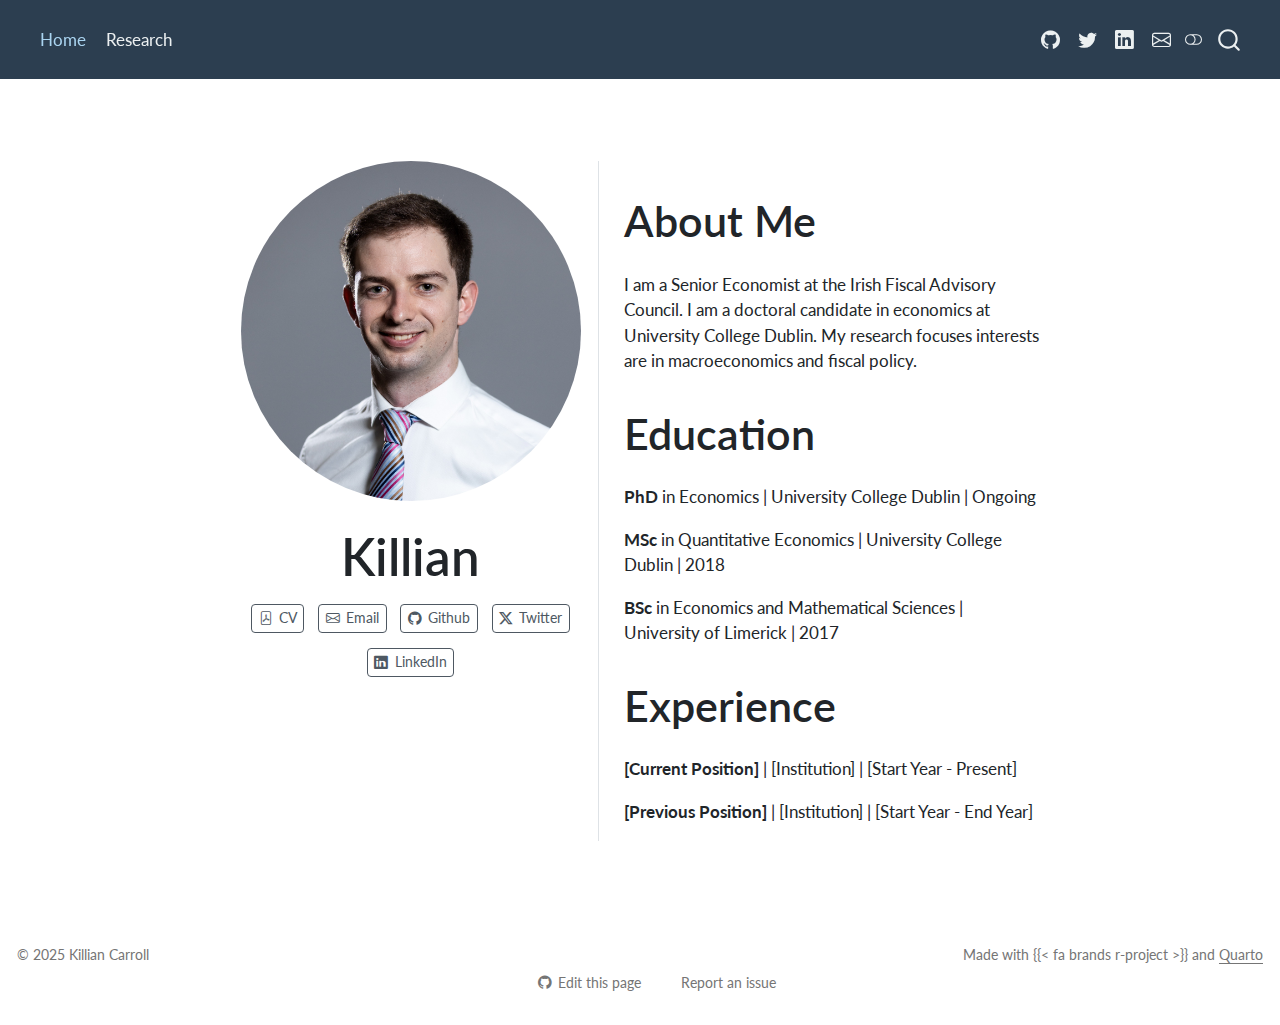
==== index.html @ 8a24e7bc "Built site for gh-pages" ====
<!DOCTYPE html>
<html xmlns="http://www.w3.org/1999/xhtml" lang="en" xml:lang="en"><head>

<meta charset="utf-8">
<meta name="generator" content="quarto-1.5.57">

<meta name="viewport" content="width=device-width, initial-scale=1.0, user-scalable=yes">


<title>Killian – Killian Carroll</title>
<style>
code{white-space: pre-wrap;}
span.smallcaps{font-variant: small-caps;}
div.columns{display: flex; gap: min(4vw, 1.5em);}
div.column{flex: auto; overflow-x: auto;}
div.hanging-indent{margin-left: 1.5em; text-indent: -1.5em;}
ul.task-list{list-style: none;}
ul.task-list li input[type="checkbox"] {
  width: 0.8em;
  margin: 0 0.8em 0.2em -1em; /* quarto-specific, see https://github.com/quarto-dev/quarto-cli/issues/4556 */ 
  vertical-align: middle;
}
</style>


<script src="site_libs/quarto-nav/quarto-nav.js"></script>
<script src="site_libs/quarto-nav/headroom.min.js"></script>
<script src="site_libs/clipboard/clipboard.min.js"></script>
<script src="site_libs/quarto-search/autocomplete.umd.js"></script>
<script src="site_libs/quarto-search/fuse.min.js"></script>
<script src="site_libs/quarto-search/quarto-search.js"></script>
<meta name="quarto:offset" content="./">
<link href="./images/favicon.ico" rel="icon">
<script src="site_libs/quarto-html/quarto.js"></script>
<script src="site_libs/quarto-html/popper.min.js"></script>
<script src="site_libs/quarto-html/tippy.umd.min.js"></script>
<link href="site_libs/quarto-html/tippy.css" rel="stylesheet">
<link href="site_libs/quarto-html/quarto-syntax-highlighting.css" rel="stylesheet" class="quarto-color-scheme" id="quarto-text-highlighting-styles">
<link href="site_libs/quarto-html/quarto-syntax-highlighting-dark.css" rel="prefetch" class="quarto-color-scheme quarto-color-alternate" id="quarto-text-highlighting-styles">
<script src="site_libs/bootstrap/bootstrap.min.js"></script>
<link href="site_libs/bootstrap/bootstrap-icons.css" rel="stylesheet">
<link href="site_libs/bootstrap/bootstrap.min.css" rel="stylesheet" class="quarto-color-scheme" id="quarto-bootstrap" data-mode="light">
<link href="site_libs/bootstrap/bootstrap-dark.min.css" rel="prefetch" class="quarto-color-scheme quarto-color-alternate" id="quarto-bootstrap" data-mode="dark">
<script id="quarto-search-options" type="application/json">{
  "location": "navbar",
  "copy-button": false,
  "collapse-after": 3,
  "panel-placement": "end",
  "type": "overlay",
  "limit": 50,
  "keyboard-shortcut": [
    "f",
    "/",
    "s"
  ],
  "show-item-context": false,
  "language": {
    "search-no-results-text": "No results",
    "search-matching-documents-text": "matching documents",
    "search-copy-link-title": "Copy link to search",
    "search-hide-matches-text": "Hide additional matches",
    "search-more-match-text": "more match in this document",
    "search-more-matches-text": "more matches in this document",
    "search-clear-button-title": "Clear",
    "search-text-placeholder": "",
    "search-detached-cancel-button-title": "Cancel",
    "search-submit-button-title": "Submit",
    "search-label": "Search"
  }
}</script>


</head>

<body class="nav-fixed fullcontent">

<div id="quarto-search-results"></div>
  <header id="quarto-header" class="headroom fixed-top">
    <nav class="navbar navbar-expand-lg " data-bs-theme="dark">
      <div class="navbar-container container-fluid">
            <div id="quarto-search" class="" title="Search"></div>
          <button class="navbar-toggler" type="button" data-bs-toggle="collapse" data-bs-target="#navbarCollapse" aria-controls="navbarCollapse" role="menu" aria-expanded="false" aria-label="Toggle navigation" onclick="if (window.quartoToggleHeadroom) { window.quartoToggleHeadroom(); }">
  <span class="navbar-toggler-icon"></span>
</button>
          <div class="collapse navbar-collapse" id="navbarCollapse">
            <ul class="navbar-nav navbar-nav-scroll me-auto">
  <li class="nav-item">
    <a class="nav-link active" href="./index.html" aria-current="page"> 
<span class="menu-text">Home</span></a>
  </li>  
  <li class="nav-item">
    <a class="nav-link" href="./research/index.html"> 
<span class="menu-text">Research</span></a>
  </li>  
</ul>
            <ul class="navbar-nav navbar-nav-scroll ms-auto">
  <li class="nav-item compact">
    <a class="nav-link" href="https://github.com/killian-carroll"> <i class="bi bi-github" role="img">
</i> 
<span class="menu-text"></span></a>
  </li>  
  <li class="nav-item compact">
    <a class="nav-link" href="https://twitter.com/killiancarroll_"> <i class="bi bi-twitter" role="img">
</i> 
<span class="menu-text"></span></a>
  </li>  
  <li class="nav-item compact">
    <a class="nav-link" href="https://ie.linkedin.com/in/killian-carroll-03207b120"> <i class="bi bi-linkedin" role="img">
</i> 
<span class="menu-text"></span></a>
  </li>  
  <li class="nav-item compact">
    <a class="nav-link" href="mailto:killian.carroll@fiscalcouncil.ie"> <i class="bi bi-envelope" role="img">
</i> 
<span class="menu-text"></span></a>
  </li>  
</ul>
          </div> <!-- /navcollapse -->
            <div class="quarto-navbar-tools">
  <a href="" class="quarto-color-scheme-toggle quarto-navigation-tool  px-1" onclick="window.quartoToggleColorScheme(); return false;" title="Toggle dark mode"><i class="bi"></i></a>
</div>
      </div> <!-- /container-fluid -->
    </nav>
</header>
<!-- content -->
<div id="quarto-content" class="quarto-container page-columns page-rows-contents page-layout-article page-navbar">
<!-- sidebar -->
<!-- margin-sidebar -->
    
<!-- main -->
<main class="content" id="quarto-document-content">




<div class="quarto-about-trestles">
  <div class="about-entity">
    <img src="images/headshot2.jpg" class="about-image
  round " style="height: 20em; width: 20em;">
<header id="title-block-header" class="quarto-title-block default">
<div class="quarto-title">
<h1 class="title">Killian</h1>
</div>
<div class="quarto-title-meta">
  </div>
</header>
    <div class="about-links">
  <a href="/files/CV.pdf" class="about-link" rel="" target="">
    <i class="bi bi-file-pdf"></i>
     <span class="about-link-text">CV</span>
  </a>
  <a href="mailto:killian.carroll@fiscalcouncil.ie" class="about-link" rel="" target="">
    <i class="bi bi-envelope"></i>
     <span class="about-link-text">Email</span>
  </a>
  <a href="https://github.com/killian-carroll" class="about-link" rel="" target="">
    <i class="bi bi-github"></i>
     <span class="about-link-text">Github</span>
  </a>
  <a href="https://twitter.com/killiancarroll_" class="about-link" rel="" target="">
    <i class="bi bi-twitter-x"></i>
     <span class="about-link-text">Twitter</span>
  </a>
  <a href="https://ie.linkedin.com/in/killian-carroll-03207b120" class="about-link" rel="" target="">
    <i class="bi bi-linkedin"></i>
     <span class="about-link-text">LinkedIn</span>
  </a>
</div>
  </div>
  <div class="about-contents"><div id="hero-heading">
<section id="about-me" class="level2">
<h2 data-anchor-id="about-me">About Me</h2>
<p>I am a Senior Economist at the Irish Fiscal Advisory Council. I am a doctoral candidate in economics at University College Dublin. My research focuses interests are in macroeconomics and fiscal policy.</p>
</section>
<section id="education" class="level2">
<h2 data-anchor-id="education">Education</h2>
<p><strong>PhD</strong> in Economics | University College Dublin | Ongoing</p>
<p><strong>MSc</strong> in Quantitative Economics | University College Dublin | 2018</p>
<p><strong>BSc</strong> in Economics and Mathematical Sciences | University of Limerick | 2017</p>
</section>
<section id="experience" class="level2">
<h2 data-anchor-id="experience">Experience</h2>
<p><strong>[Current Position]</strong> | [Institution] | [Start Year - Present]</p>
<p><strong>[Previous Position]</strong> | [Institution] | [Start Year - End Year]</p>
</section>
</div></div>
</div>





</main> <!-- /main -->
<script id="quarto-html-after-body" type="application/javascript">
window.document.addEventListener("DOMContentLoaded", function (event) {
  const toggleBodyColorMode = (bsSheetEl) => {
    const mode = bsSheetEl.getAttribute("data-mode");
    const bodyEl = window.document.querySelector("body");
    if (mode === "dark") {
      bodyEl.classList.add("quarto-dark");
      bodyEl.classList.remove("quarto-light");
    } else {
      bodyEl.classList.add("quarto-light");
      bodyEl.classList.remove("quarto-dark");
    }
  }
  const toggleBodyColorPrimary = () => {
    const bsSheetEl = window.document.querySelector("link#quarto-bootstrap");
    if (bsSheetEl) {
      toggleBodyColorMode(bsSheetEl);
    }
  }
  toggleBodyColorPrimary();  
  const disableStylesheet = (stylesheets) => {
    for (let i=0; i < stylesheets.length; i++) {
      const stylesheet = stylesheets[i];
      stylesheet.rel = 'prefetch';
    }
  }
  const enableStylesheet = (stylesheets) => {
    for (let i=0; i < stylesheets.length; i++) {
      const stylesheet = stylesheets[i];
      stylesheet.rel = 'stylesheet';
    }
  }
  const manageTransitions = (selector, allowTransitions) => {
    const els = window.document.querySelectorAll(selector);
    for (let i=0; i < els.length; i++) {
      const el = els[i];
      if (allowTransitions) {
        el.classList.remove('notransition');
      } else {
        el.classList.add('notransition');
      }
    }
  }
  const toggleGiscusIfUsed = (isAlternate, darkModeDefault) => {
    const baseTheme = document.querySelector('#giscus-base-theme')?.value ?? 'light';
    const alternateTheme = document.querySelector('#giscus-alt-theme')?.value ?? 'dark';
    let newTheme = '';
    if(darkModeDefault) {
      newTheme = isAlternate ? baseTheme : alternateTheme;
    } else {
      newTheme = isAlternate ? alternateTheme : baseTheme;
    }
    const changeGiscusTheme = () => {
      // From: https://github.com/giscus/giscus/issues/336
      const sendMessage = (message) => {
        const iframe = document.querySelector('iframe.giscus-frame');
        if (!iframe) return;
        iframe.contentWindow.postMessage({ giscus: message }, 'https://giscus.app');
      }
      sendMessage({
        setConfig: {
          theme: newTheme
        }
      });
    }
    const isGiscussLoaded = window.document.querySelector('iframe.giscus-frame') !== null;
    if (isGiscussLoaded) {
      changeGiscusTheme();
    }
  }
  const toggleColorMode = (alternate) => {
    // Switch the stylesheets
    const alternateStylesheets = window.document.querySelectorAll('link.quarto-color-scheme.quarto-color-alternate');
    manageTransitions('#quarto-margin-sidebar .nav-link', false);
    if (alternate) {
      enableStylesheet(alternateStylesheets);
      for (const sheetNode of alternateStylesheets) {
        if (sheetNode.id === "quarto-bootstrap") {
          toggleBodyColorMode(sheetNode);
        }
      }
    } else {
      disableStylesheet(alternateStylesheets);
      toggleBodyColorPrimary();
    }
    manageTransitions('#quarto-margin-sidebar .nav-link', true);
    // Switch the toggles
    const toggles = window.document.querySelectorAll('.quarto-color-scheme-toggle');
    for (let i=0; i < toggles.length; i++) {
      const toggle = toggles[i];
      if (toggle) {
        if (alternate) {
          toggle.classList.add("alternate");     
        } else {
          toggle.classList.remove("alternate");
        }
      }
    }
    // Hack to workaround the fact that safari doesn't
    // properly recolor the scrollbar when toggling (#1455)
    if (navigator.userAgent.indexOf('Safari') > 0 && navigator.userAgent.indexOf('Chrome') == -1) {
      manageTransitions("body", false);
      window.scrollTo(0, 1);
      setTimeout(() => {
        window.scrollTo(0, 0);
        manageTransitions("body", true);
      }, 40);  
    }
  }
  const isFileUrl = () => { 
    return window.location.protocol === 'file:';
  }
  const hasAlternateSentinel = () => {  
    let styleSentinel = getColorSchemeSentinel();
    if (styleSentinel !== null) {
      return styleSentinel === "alternate";
    } else {
      return false;
    }
  }
  const setStyleSentinel = (alternate) => {
    const value = alternate ? "alternate" : "default";
    if (!isFileUrl()) {
      window.localStorage.setItem("quarto-color-scheme", value);
    } else {
      localAlternateSentinel = value;
    }
  }
  const getColorSchemeSentinel = () => {
    if (!isFileUrl()) {
      const storageValue = window.localStorage.getItem("quarto-color-scheme");
      return storageValue != null ? storageValue : localAlternateSentinel;
    } else {
      return localAlternateSentinel;
    }
  }
  const darkModeDefault = false;
  let localAlternateSentinel = darkModeDefault ? 'alternate' : 'default';
  // Dark / light mode switch
  window.quartoToggleColorScheme = () => {
    // Read the current dark / light value 
    let toAlternate = !hasAlternateSentinel();
    toggleColorMode(toAlternate);
    setStyleSentinel(toAlternate);
    toggleGiscusIfUsed(toAlternate, darkModeDefault);
  };
  // Ensure there is a toggle, if there isn't float one in the top right
  if (window.document.querySelector('.quarto-color-scheme-toggle') === null) {
    const a = window.document.createElement('a');
    a.classList.add('top-right');
    a.classList.add('quarto-color-scheme-toggle');
    a.href = "";
    a.onclick = function() { try { window.quartoToggleColorScheme(); } catch {} return false; };
    const i = window.document.createElement("i");
    i.classList.add('bi');
    a.appendChild(i);
    window.document.body.appendChild(a);
  }
  // Switch to dark mode if need be
  if (hasAlternateSentinel()) {
    toggleColorMode(true);
  } else {
    toggleColorMode(false);
  }
  const isCodeAnnotation = (el) => {
    for (const clz of el.classList) {
      if (clz.startsWith('code-annotation-')) {                     
        return true;
      }
    }
    return false;
  }
  const onCopySuccess = function(e) {
    // button target
    const button = e.trigger;
    // don't keep focus
    button.blur();
    // flash "checked"
    button.classList.add('code-copy-button-checked');
    var currentTitle = button.getAttribute("title");
    button.setAttribute("title", "Copied!");
    let tooltip;
    if (window.bootstrap) {
      button.setAttribute("data-bs-toggle", "tooltip");
      button.setAttribute("data-bs-placement", "left");
      button.setAttribute("data-bs-title", "Copied!");
      tooltip = new bootstrap.Tooltip(button, 
        { trigger: "manual", 
          customClass: "code-copy-button-tooltip",
          offset: [0, -8]});
      tooltip.show();    
    }
    setTimeout(function() {
      if (tooltip) {
        tooltip.hide();
        button.removeAttribute("data-bs-title");
        button.removeAttribute("data-bs-toggle");
        button.removeAttribute("data-bs-placement");
      }
      button.setAttribute("title", currentTitle);
      button.classList.remove('code-copy-button-checked');
    }, 1000);
    // clear code selection
    e.clearSelection();
  }
  const getTextToCopy = function(trigger) {
      const codeEl = trigger.previousElementSibling.cloneNode(true);
      for (const childEl of codeEl.children) {
        if (isCodeAnnotation(childEl)) {
          childEl.remove();
        }
      }
      return codeEl.innerText;
  }
  const clipboard = new window.ClipboardJS('.code-copy-button:not([data-in-quarto-modal])', {
    text: getTextToCopy
  });
  clipboard.on('success', onCopySuccess);
  if (window.document.getElementById('quarto-embedded-source-code-modal')) {
    // For code content inside modals, clipBoardJS needs to be initialized with a container option
    // TODO: Check when it could be a function (https://github.com/zenorocha/clipboard.js/issues/860)
    const clipboardModal = new window.ClipboardJS('.code-copy-button[data-in-quarto-modal]', {
      text: getTextToCopy,
      container: window.document.getElementById('quarto-embedded-source-code-modal')
    });
    clipboardModal.on('success', onCopySuccess);
  }
  const viewSource = window.document.getElementById('quarto-view-source') ||
                     window.document.getElementById('quarto-code-tools-source');
  if (viewSource) {
    const sourceUrl = viewSource.getAttribute("data-quarto-source-url");
    viewSource.addEventListener("click", function(e) {
      if (sourceUrl) {
        // rstudio viewer pane
        if (/\bcapabilities=\b/.test(window.location)) {
          window.open(sourceUrl);
        } else {
          window.location.href = sourceUrl;
        }
      } else {
        const modal = new bootstrap.Modal(document.getElementById('quarto-embedded-source-code-modal'));
        modal.show();
      }
      return false;
    });
  }
  function toggleCodeHandler(show) {
    return function(e) {
      const detailsSrc = window.document.querySelectorAll(".cell > details > .sourceCode");
      for (let i=0; i<detailsSrc.length; i++) {
        const details = detailsSrc[i].parentElement;
        if (show) {
          details.open = true;
        } else {
          details.removeAttribute("open");
        }
      }
      const cellCodeDivs = window.document.querySelectorAll(".cell > .sourceCode");
      const fromCls = show ? "hidden" : "unhidden";
      const toCls = show ? "unhidden" : "hidden";
      for (let i=0; i<cellCodeDivs.length; i++) {
        const codeDiv = cellCodeDivs[i];
        if (codeDiv.classList.contains(fromCls)) {
          codeDiv.classList.remove(fromCls);
          codeDiv.classList.add(toCls);
        } 
      }
      return false;
    }
  }
  const hideAllCode = window.document.getElementById("quarto-hide-all-code");
  if (hideAllCode) {
    hideAllCode.addEventListener("click", toggleCodeHandler(false));
  }
  const showAllCode = window.document.getElementById("quarto-show-all-code");
  if (showAllCode) {
    showAllCode.addEventListener("click", toggleCodeHandler(true));
  }
    var localhostRegex = new RegExp(/^(?:http|https):\/\/localhost\:?[0-9]*\//);
    var mailtoRegex = new RegExp(/^mailto:/);
      var filterRegex = new RegExp("https:\/\/killian-carroll\.github\.io\/");
    var isInternal = (href) => {
        return filterRegex.test(href) || localhostRegex.test(href) || mailtoRegex.test(href);
    }
    // Inspect non-navigation links and adorn them if external
 	var links = window.document.querySelectorAll('a[href]:not(.nav-link):not(.navbar-brand):not(.toc-action):not(.sidebar-link):not(.sidebar-item-toggle):not(.pagination-link):not(.no-external):not([aria-hidden]):not(.dropdown-item):not(.quarto-navigation-tool):not(.about-link)');
    for (var i=0; i<links.length; i++) {
      const link = links[i];
      if (!isInternal(link.href)) {
        // undo the damage that might have been done by quarto-nav.js in the case of
        // links that we want to consider external
        if (link.dataset.originalHref !== undefined) {
          link.href = link.dataset.originalHref;
        }
      }
    }
  function tippyHover(el, contentFn, onTriggerFn, onUntriggerFn) {
    const config = {
      allowHTML: true,
      maxWidth: 500,
      delay: 100,
      arrow: false,
      appendTo: function(el) {
          return el.parentElement;
      },
      interactive: true,
      interactiveBorder: 10,
      theme: 'quarto',
      placement: 'bottom-start',
    };
    if (contentFn) {
      config.content = contentFn;
    }
    if (onTriggerFn) {
      config.onTrigger = onTriggerFn;
    }
    if (onUntriggerFn) {
      config.onUntrigger = onUntriggerFn;
    }
    window.tippy(el, config); 
  }
  const noterefs = window.document.querySelectorAll('a[role="doc-noteref"]');
  for (var i=0; i<noterefs.length; i++) {
    const ref = noterefs[i];
    tippyHover(ref, function() {
      // use id or data attribute instead here
      let href = ref.getAttribute('data-footnote-href') || ref.getAttribute('href');
      try { href = new URL(href).hash; } catch {}
      const id = href.replace(/^#\/?/, "");
      const note = window.document.getElementById(id);
      if (note) {
        return note.innerHTML;
      } else {
        return "";
      }
    });
  }
  const xrefs = window.document.querySelectorAll('a.quarto-xref');
  const processXRef = (id, note) => {
    // Strip column container classes
    const stripColumnClz = (el) => {
      el.classList.remove("page-full", "page-columns");
      if (el.children) {
        for (const child of el.children) {
          stripColumnClz(child);
        }
      }
    }
    stripColumnClz(note)
    if (id === null || id.startsWith('sec-')) {
      // Special case sections, only their first couple elements
      const container = document.createElement("div");
      if (note.children && note.children.length > 2) {
        container.appendChild(note.children[0].cloneNode(true));
        for (let i = 1; i < note.children.length; i++) {
          const child = note.children[i];
          if (child.tagName === "P" && child.innerText === "") {
            continue;
          } else {
            container.appendChild(child.cloneNode(true));
            break;
          }
        }
        if (window.Quarto?.typesetMath) {
          window.Quarto.typesetMath(container);
        }
        return container.innerHTML
      } else {
        if (window.Quarto?.typesetMath) {
          window.Quarto.typesetMath(note);
        }
        return note.innerHTML;
      }
    } else {
      // Remove any anchor links if they are present
      const anchorLink = note.querySelector('a.anchorjs-link');
      if (anchorLink) {
        anchorLink.remove();
      }
      if (window.Quarto?.typesetMath) {
        window.Quarto.typesetMath(note);
      }
      // TODO in 1.5, we should make sure this works without a callout special case
      if (note.classList.contains("callout")) {
        return note.outerHTML;
      } else {
        return note.innerHTML;
      }
    }
  }
  for (var i=0; i<xrefs.length; i++) {
    const xref = xrefs[i];
    tippyHover(xref, undefined, function(instance) {
      instance.disable();
      let url = xref.getAttribute('href');
      let hash = undefined; 
      if (url.startsWith('#')) {
        hash = url;
      } else {
        try { hash = new URL(url).hash; } catch {}
      }
      if (hash) {
        const id = hash.replace(/^#\/?/, "");
        const note = window.document.getElementById(id);
        if (note !== null) {
          try {
            const html = processXRef(id, note.cloneNode(true));
            instance.setContent(html);
          } finally {
            instance.enable();
            instance.show();
          }
        } else {
          // See if we can fetch this
          fetch(url.split('#')[0])
          .then(res => res.text())
          .then(html => {
            const parser = new DOMParser();
            const htmlDoc = parser.parseFromString(html, "text/html");
            const note = htmlDoc.getElementById(id);
            if (note !== null) {
              const html = processXRef(id, note);
              instance.setContent(html);
            } 
          }).finally(() => {
            instance.enable();
            instance.show();
          });
        }
      } else {
        // See if we can fetch a full url (with no hash to target)
        // This is a special case and we should probably do some content thinning / targeting
        fetch(url)
        .then(res => res.text())
        .then(html => {
          const parser = new DOMParser();
          const htmlDoc = parser.parseFromString(html, "text/html");
          const note = htmlDoc.querySelector('main.content');
          if (note !== null) {
            // This should only happen for chapter cross references
            // (since there is no id in the URL)
            // remove the first header
            if (note.children.length > 0 && note.children[0].tagName === "HEADER") {
              note.children[0].remove();
            }
            const html = processXRef(null, note);
            instance.setContent(html);
          } 
        }).finally(() => {
          instance.enable();
          instance.show();
        });
      }
    }, function(instance) {
    });
  }
      let selectedAnnoteEl;
      const selectorForAnnotation = ( cell, annotation) => {
        let cellAttr = 'data-code-cell="' + cell + '"';
        let lineAttr = 'data-code-annotation="' +  annotation + '"';
        const selector = 'span[' + cellAttr + '][' + lineAttr + ']';
        return selector;
      }
      const selectCodeLines = (annoteEl) => {
        const doc = window.document;
        const targetCell = annoteEl.getAttribute("data-target-cell");
        const targetAnnotation = annoteEl.getAttribute("data-target-annotation");
        const annoteSpan = window.document.querySelector(selectorForAnnotation(targetCell, targetAnnotation));
        const lines = annoteSpan.getAttribute("data-code-lines").split(",");
        const lineIds = lines.map((line) => {
          return targetCell + "-" + line;
        })
        let top = null;
        let height = null;
        let parent = null;
        if (lineIds.length > 0) {
            //compute the position of the single el (top and bottom and make a div)
            const el = window.document.getElementById(lineIds[0]);
            top = el.offsetTop;
            height = el.offsetHeight;
            parent = el.parentElement.parentElement;
          if (lineIds.length > 1) {
            const lastEl = window.document.getElementById(lineIds[lineIds.length - 1]);
            const bottom = lastEl.offsetTop + lastEl.offsetHeight;
            height = bottom - top;
          }
          if (top !== null && height !== null && parent !== null) {
            // cook up a div (if necessary) and position it 
            let div = window.document.getElementById("code-annotation-line-highlight");
            if (div === null) {
              div = window.document.createElement("div");
              div.setAttribute("id", "code-annotation-line-highlight");
              div.style.position = 'absolute';
              parent.appendChild(div);
            }
            div.style.top = top - 2 + "px";
            div.style.height = height + 4 + "px";
            div.style.left = 0;
            let gutterDiv = window.document.getElementById("code-annotation-line-highlight-gutter");
            if (gutterDiv === null) {
              gutterDiv = window.document.createElement("div");
              gutterDiv.setAttribute("id", "code-annotation-line-highlight-gutter");
              gutterDiv.style.position = 'absolute';
              const codeCell = window.document.getElementById(targetCell);
              const gutter = codeCell.querySelector('.code-annotation-gutter');
              gutter.appendChild(gutterDiv);
            }
            gutterDiv.style.top = top - 2 + "px";
            gutterDiv.style.height = height + 4 + "px";
          }
          selectedAnnoteEl = annoteEl;
        }
      };
      const unselectCodeLines = () => {
        const elementsIds = ["code-annotation-line-highlight", "code-annotation-line-highlight-gutter"];
        elementsIds.forEach((elId) => {
          const div = window.document.getElementById(elId);
          if (div) {
            div.remove();
          }
        });
        selectedAnnoteEl = undefined;
      };
        // Handle positioning of the toggle
    window.addEventListener(
      "resize",
      throttle(() => {
        elRect = undefined;
        if (selectedAnnoteEl) {
          selectCodeLines(selectedAnnoteEl);
        }
      }, 10)
    );
    function throttle(fn, ms) {
    let throttle = false;
    let timer;
      return (...args) => {
        if(!throttle) { // first call gets through
            fn.apply(this, args);
            throttle = true;
        } else { // all the others get throttled
            if(timer) clearTimeout(timer); // cancel #2
            timer = setTimeout(() => {
              fn.apply(this, args);
              timer = throttle = false;
            }, ms);
        }
      };
    }
      // Attach click handler to the DT
      const annoteDls = window.document.querySelectorAll('dt[data-target-cell]');
      for (const annoteDlNode of annoteDls) {
        annoteDlNode.addEventListener('click', (event) => {
          const clickedEl = event.target;
          if (clickedEl !== selectedAnnoteEl) {
            unselectCodeLines();
            const activeEl = window.document.querySelector('dt[data-target-cell].code-annotation-active');
            if (activeEl) {
              activeEl.classList.remove('code-annotation-active');
            }
            selectCodeLines(clickedEl);
            clickedEl.classList.add('code-annotation-active');
          } else {
            // Unselect the line
            unselectCodeLines();
            clickedEl.classList.remove('code-annotation-active');
          }
        });
      }
  const findCites = (el) => {
    const parentEl = el.parentElement;
    if (parentEl) {
      const cites = parentEl.dataset.cites;
      if (cites) {
        return {
          el,
          cites: cites.split(' ')
        };
      } else {
        return findCites(el.parentElement)
      }
    } else {
      return undefined;
    }
  };
  var bibliorefs = window.document.querySelectorAll('a[role="doc-biblioref"]');
  for (var i=0; i<bibliorefs.length; i++) {
    const ref = bibliorefs[i];
    const citeInfo = findCites(ref);
    if (citeInfo) {
      tippyHover(citeInfo.el, function() {
        var popup = window.document.createElement('div');
        citeInfo.cites.forEach(function(cite) {
          var citeDiv = window.document.createElement('div');
          citeDiv.classList.add('hanging-indent');
          citeDiv.classList.add('csl-entry');
          var biblioDiv = window.document.getElementById('ref-' + cite);
          if (biblioDiv) {
            citeDiv.innerHTML = biblioDiv.innerHTML;
          }
          popup.appendChild(citeDiv);
        });
        return popup.innerHTML;
      });
    }
  }
});
</script>
</div> <!-- /content -->
<footer class="footer">
  <div class="nav-footer">
    <div class="nav-footer-left">
<p>© 2025 Killian Carroll</p>
</div>   
    <div class="nav-footer-center">
      &nbsp;
    <div class="toc-actions"><ul><li><a href="https://github.com/yourusername/yourrepo/edit/main/index.qmd" class="toc-action"><i class="bi bi-github"></i>Edit this page</a></li><li><a href="https://github.com/yourusername/yourrepo/issues/new" class="toc-action"><i class="bi empty"></i>Report an issue</a></li></ul></div></div>
    <div class="nav-footer-right">
<p>Made with {{&lt; fa brands r-project &gt;}} and <a href="https://quarto.org/">Quarto</a><br></p>
</div>
  </div>
</footer>




</body></html>
---- site_libs/quarto-html/tippy.css ----
.tippy-box[data-animation=fade][data-state=hidden]{opacity:0}[data-tippy-root]{max-width:calc(100vw - 10px)}.tippy-box{position:relative;background-color:#333;color:#fff;border-radius:4px;font-size:14px;line-height:1.4;white-space:normal;outline:0;transition-property:transform,visibility,opacity}.tippy-box[data-placement^=top]>.tippy-arrow{bottom:0}.tippy-box[data-placement^=top]>.tippy-arrow:before{bottom:-7px;left:0;border-width:8px 8px 0;border-top-color:initial;transform-origin:center top}.tippy-box[data-placement^=bottom]>.tippy-arrow{top:0}.tippy-box[data-placement^=bottom]>.tippy-arrow:before{top:-7px;left:0;border-width:0 8px 8px;border-bottom-color:initial;transform-origin:center bottom}.tippy-box[data-placement^=left]>.tippy-arrow{right:0}.tippy-box[data-placement^=left]>.tippy-arrow:before{border-width:8px 0 8px 8px;border-left-color:initial;right:-7px;transform-origin:center left}.tippy-box[data-placement^=right]>.tippy-arrow{left:0}.tippy-box[data-placement^=right]>.tippy-arrow:before{left:-7px;border-width:8px 8px 8px 0;border-right-color:initial;transform-origin:center right}.tippy-box[data-inertia][data-state=visible]{transition-timing-function:cubic-bezier(.54,1.5,.38,1.11)}.tippy-arrow{width:16px;height:16px;color:#333}.tippy-arrow:before{content:"";position:absolute;border-color:transparent;border-style:solid}.tippy-content{position:relative;padding:5px 9px;z-index:1}
---- site_libs/quarto-html/quarto-syntax-highlighting.css ----
/* quarto syntax highlight colors */
:root {
  --quarto-hl-ot-color: #d91e18;
  --quarto-hl-at-color: #a55a00;
  --quarto-hl-ss-color: #008000;
  --quarto-hl-an-color: #696969;
  --quarto-hl-fu-color: #06287e;
  --quarto-hl-st-color: #008000;
  --quarto-hl-cf-color: #d91e18;
  --quarto-hl-op-color: #00769e;
  --quarto-hl-er-color: #7928a1;
  --quarto-hl-bn-color: #7928a1;
  --quarto-hl-al-color: #7928a1;
  --quarto-hl-va-color: #a55a00;
  --quarto-hl-bu-color: inherit;
  --quarto-hl-ex-color: inherit;
  --quarto-hl-pp-color: #7928a1;
  --quarto-hl-in-color: #696969;
  --quarto-hl-vs-color: #008000;
  --quarto-hl-wa-color: #696969;
  --quarto-hl-do-color: #696969;
  --quarto-hl-im-color: inherit;
  --quarto-hl-ch-color: #008000;
  --quarto-hl-dt-color: #7928a1;
  --quarto-hl-fl-color: #a55a00;
  --quarto-hl-co-color: #696969;
  --quarto-hl-cv-color: #696969;
  --quarto-hl-cn-color: #d91e18;
  --quarto-hl-sc-color: #00769e;
  --quarto-hl-dv-color: #7928a1;
  --quarto-hl-kw-color: #d91e18;
}

/* other quarto variables */
:root {
  --quarto-font-monospace: SFMono-Regular, Menlo, Monaco, Consolas, "Liberation Mono", "Courier New", monospace;
}

pre > code.sourceCode > span {
  color: #545454;
}

code span {
  color: #545454;
}

code.sourceCode > span {
  color: #545454;
}

div.sourceCode,
div.sourceCode pre.sourceCode {
  color: #545454;
}

code span.ot {
  color: #d91e18;
  font-style: inherit;
}

code span.at {
  color: #a55a00;
  font-style: inherit;
}

code span.ss {
  color: #008000;
  font-style: inherit;
}

code span.an {
  color: #696969;
  font-style: inherit;
}

code span.fu {
  color: #06287e;
  font-style: inherit;
}

code span.st {
  color: #008000;
  font-style: inherit;
}

code span.cf {
  color: #d91e18;
  font-style: inherit;
}

code span.op {
  color: #00769e;
  font-style: inherit;
}

code span.er {
  color: #7928a1;
  font-style: inherit;
}

code span.bn {
  color: #7928a1;
  font-style: inherit;
}

code span.al {
  color: #7928a1;
  font-style: inherit;
}

code span.va {
  color: #a55a00;
  font-style: inherit;
}

code span.bu {
  font-style: inherit;
}

code span.ex {
  font-style: inherit;
}

code span.pp {
  color: #7928a1;
  font-style: inherit;
}

code span.in {
  color: #696969;
  font-style: inherit;
}

code span.vs {
  color: #008000;
  font-style: inherit;
}

code span.wa {
  color: #696969;
  font-style: italic;
}

code span.do {
  color: #696969;
  font-style: italic;
}

code span.im {
  font-style: inherit;
}

code span.ch {
  color: #008000;
  font-style: inherit;
}

code span.dt {
  color: #7928a1;
  font-style: inherit;
}

code span.fl {
  color: #a55a00;
  font-style: inherit;
}

code span.co {
  color: #696969;
  font-style: inherit;
}

code span.cv {
  color: #696969;
  font-style: italic;
}

code span.cn {
  color: #d91e18;
  font-style: inherit;
}

code span.sc {
  color: #00769e;
  font-style: inherit;
}

code span.dv {
  color: #7928a1;
  font-style: inherit;
}

code span.kw {
  color: #d91e18;
  font-style: inherit;
}

.prevent-inlining {
  content: "</";
}

/*# sourceMappingURL=debc5d5d77c3f9108843748ff7464032.css.map */
---- site_libs/quarto-html/quarto-syntax-highlighting-dark.css ----
/* quarto syntax highlight colors */
:root {
  --quarto-hl-ot-color: #ffa07a;
  --quarto-hl-at-color: #ffd700;
  --quarto-hl-ss-color: #abe338;
  --quarto-hl-an-color: #d4d0ab;
  --quarto-hl-fu-color: #ffd700;
  --quarto-hl-st-color: #abe338;
  --quarto-hl-cf-color: #ffa07a;
  --quarto-hl-op-color: #00e0e0;
  --quarto-hl-er-color: #dcc6e0;
  --quarto-hl-bn-color: #dcc6e0;
  --quarto-hl-al-color: #dcc6e0;
  --quarto-hl-va-color: #f5ab35;
  --quarto-hl-bu-color: #f5ab35;
  --quarto-hl-ex-color: #ffd700;
  --quarto-hl-pp-color: #dcc6e0;
  --quarto-hl-in-color: #d4d0ab;
  --quarto-hl-vs-color: #abe338;
  --quarto-hl-wa-color: #d4d0ab;
  --quarto-hl-do-color: #d4d0ab;
  --quarto-hl-im-color: #f8f8f2;
  --quarto-hl-ch-color: #abe338;
  --quarto-hl-dt-color: #dcc6e0;
  --quarto-hl-fl-color: #f5ab35;
  --quarto-hl-co-color: #d4d0ab;
  --quarto-hl-cv-color: #d4d0ab;
  --quarto-hl-cn-color: #ffa07a;
  --quarto-hl-sc-color: #00e0e0;
  --quarto-hl-dv-color: #dcc6e0;
  --quarto-hl-kw-color: #ffa07a;
}

/* other quarto variables */
:root {
  --quarto-font-monospace: SFMono-Regular, Menlo, Monaco, Consolas, "Liberation Mono", "Courier New", monospace;
}

pre > code.sourceCode > span {
  color: #f8f8f2;
}

code span {
  color: #f8f8f2;
}

code.sourceCode > span {
  color: #f8f8f2;
}

div.sourceCode,
div.sourceCode pre.sourceCode {
  color: #f8f8f2;
}

code span.ot {
  color: #ffa07a;
  font-style: inherit;
}

code span.at {
  color: #ffd700;
  font-style: inherit;
}

code span.ss {
  color: #abe338;
  font-style: inherit;
}

code span.an {
  color: #d4d0ab;
  font-style: inherit;
}

code span.fu {
  color: #ffd700;
  font-style: inherit;
}

code span.st {
  color: #abe338;
  font-style: inherit;
}

code span.cf {
  color: #ffa07a;
  font-style: inherit;
}

code span.op {
  color: #00e0e0;
  font-style: inherit;
}

code span.er {
  color: #dcc6e0;
  font-style: inherit;
}

code span.bn {
  color: #dcc6e0;
  font-style: inherit;
}

code span.al {
  color: #dcc6e0;
  font-style: inherit;
}

code span.va {
  color: #f5ab35;
  font-style: inherit;
}

code span.bu {
  color: #f5ab35;
  font-style: inherit;
}

code span.ex {
  color: #ffd700;
  font-style: inherit;
}

code span.pp {
  color: #dcc6e0;
  font-style: inherit;
}

code span.in {
  color: #d4d0ab;
  font-style: inherit;
}

code span.vs {
  color: #abe338;
  font-style: inherit;
}

code span.wa {
  color: #d4d0ab;
  font-style: italic;
}

code span.do {
  color: #d4d0ab;
  font-style: italic;
}

code span.im {
  color: #f8f8f2;
  font-style: inherit;
}

code span.ch {
  color: #abe338;
  font-style: inherit;
}

code span.dt {
  color: #dcc6e0;
  font-style: inherit;
}

code span.fl {
  color: #f5ab35;
  font-style: inherit;
}

code span.co {
  color: #d4d0ab;
  font-style: inherit;
}

code span.cv {
  color: #d4d0ab;
  font-style: italic;
}

code span.cn {
  color: #ffa07a;
  font-style: inherit;
}

code span.sc {
  color: #00e0e0;
  font-style: inherit;
}

code span.dv {
  color: #dcc6e0;
  font-style: inherit;
}

code span.kw {
  color: #ffa07a;
  font-style: inherit;
}

.prevent-inlining {
  content: "</";
}

/*# sourceMappingURL=935a306eefa94366c21e1a970dddb765.css.map */
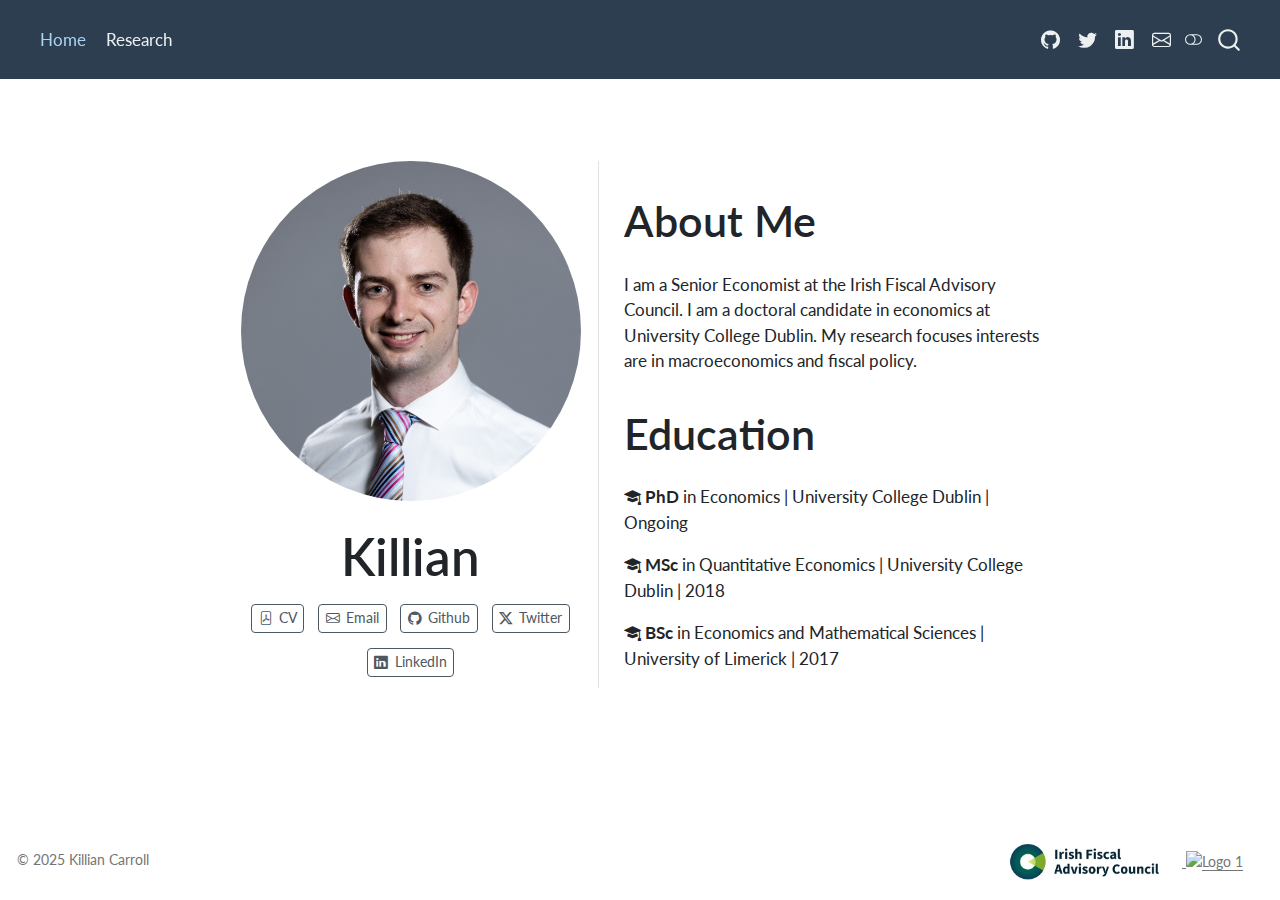
==== commit 84321e59: "Built site for gh-pages" ====
--- a/index.html
+++ b/index.html
@@ -70,6 +70,7 @@
 }</script>
 
 
+<link rel="stylesheet" href="styles/stlyes.css">
 </head>
 
 <body class="nav-fixed fullcontent">
@@ -174,14 +175,9 @@
 </section>
 <section id="education" class="level2">
 <h2 data-anchor-id="education">Education</h2>
-<p><strong>PhD</strong> in Economics | University College Dublin | Ongoing</p>
-<p><strong>MSc</strong> in Quantitative Economics | University College Dublin | 2018</p>
-<p><strong>BSc</strong> in Economics and Mathematical Sciences | University of Limerick | 2017</p>
-</section>
-<section id="experience" class="level2">
-<h2 data-anchor-id="experience">Experience</h2>
-<p><strong>[Current Position]</strong> | [Institution] | [Start Year - Present]</p>
-<p><strong>[Previous Position]</strong> | [Institution] | [Start Year - End Year]</p>
+<p><i class="bi bi-mortarboard-fill"></i> <strong>PhD</strong> in Economics | University College Dublin | Ongoing</p>
+<p><i class="bi bi-mortarboard-fill"></i> <strong>MSc</strong> in Quantitative Economics | University College Dublin | 2018</p>
+<p><i class="bi bi-mortarboard-fill"></i> <strong>BSc</strong> in Economics and Mathematical Sciences | University of Limerick | 2017</p>
 </section>
 </div></div>
 </div>
@@ -807,9 +803,11 @@
 </div>   
     <div class="nav-footer-center">
       &nbsp;
-    <div class="toc-actions"><ul><li><a href="https://github.com/yourusername/yourrepo/edit/main/index.qmd" class="toc-action"><i class="bi bi-github"></i>Edit this page</a></li><li><a href="https://github.com/yourusername/yourrepo/issues/new" class="toc-action"><i class="bi empty"></i>Report an issue</a></li></ul></div></div>
+    </div>
     <div class="nav-footer-right">
-<p>Made with {{&lt; fa brands r-project &gt;}} and <a href="https://quarto.org/">Quarto</a><br></p>
+<div class="footer-logos">
+<p><a href="https://www.fiscalcouncil.ie/"> <img src="images/logo.png" class="img-fluid" style="height: 40px; margin-right: 20px;" alt="Logo 1"> </a> <a href="https://www.ucd.ie/economics/"> <img src="https://www.ucd.ie/economics/t4media/crest-ucd.svg" class="img-fluid" style="height: 40px; margin-right: 20px;" alt="Logo 1"> </a></p>
+</div>
 </div>
   </div>
 </footer>
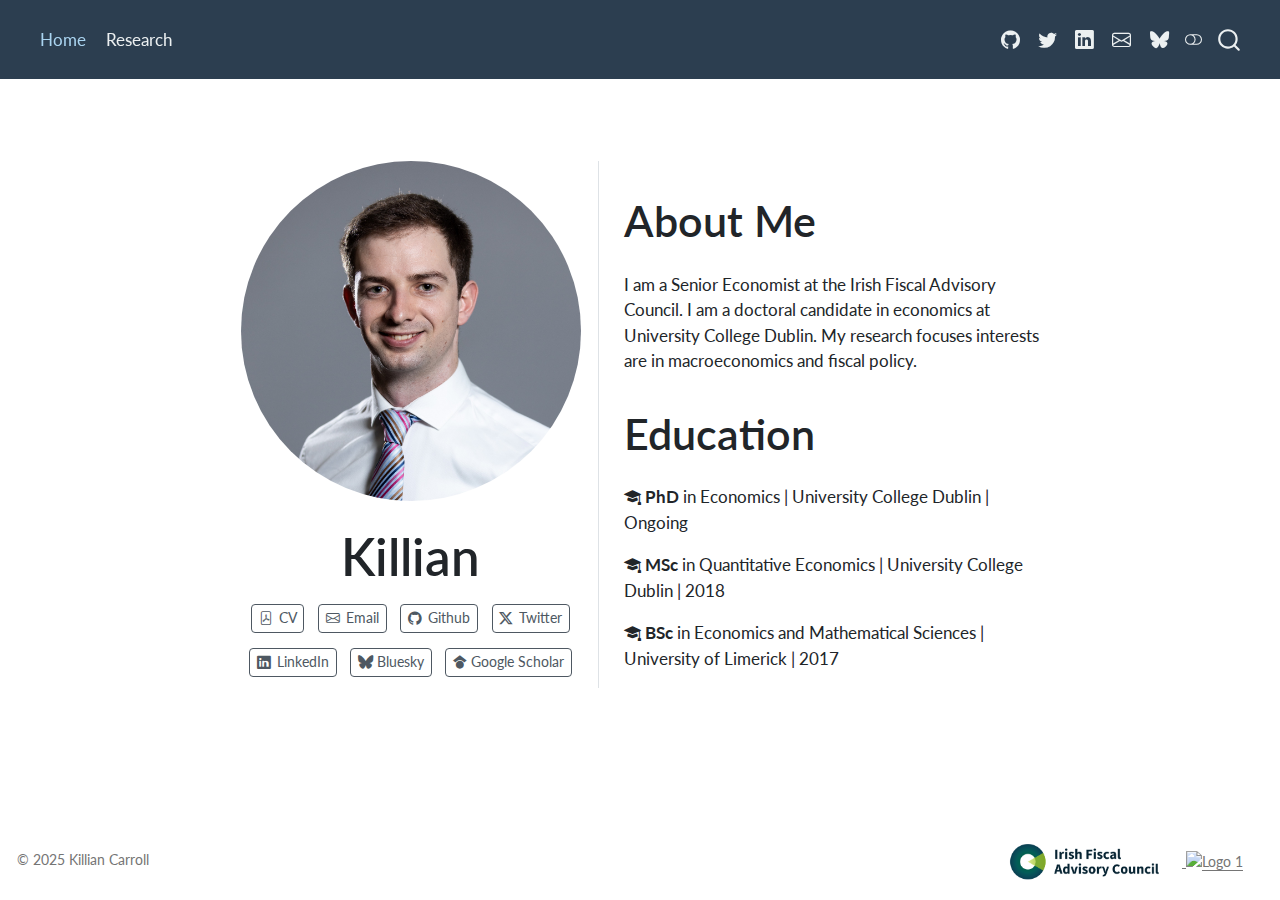
==== commit 5519aadd: "Built site for gh-pages" ====
--- a/index.html
+++ b/index.html
@@ -41,6 +41,8 @@
 <link href="site_libs/bootstrap/bootstrap-icons.css" rel="stylesheet">
 <link href="site_libs/bootstrap/bootstrap.min.css" rel="stylesheet" class="quarto-color-scheme" id="quarto-bootstrap" data-mode="light">
 <link href="site_libs/bootstrap/bootstrap-dark.min.css" rel="prefetch" class="quarto-color-scheme quarto-color-alternate" id="quarto-bootstrap" data-mode="dark">
+<link href="site_libs/quarto-contrib/fontawesome6-1.2.0/all.min.css" rel="stylesheet">
+<link href="site_libs/quarto-contrib/fontawesome6-1.2.0/latex-fontsize.css" rel="stylesheet">
 <script id="quarto-search-options" type="application/json">{
   "location": "navbar",
   "copy-button": false,
@@ -90,7 +92,7 @@
 <span class="menu-text">Home</span></a>
   </li>  
   <li class="nav-item">
-    <a class="nav-link" href="./research/index.html"> 
+    <a class="nav-link" href="./research.html"> 
 <span class="menu-text">Research</span></a>
   </li>  
 </ul>
@@ -114,6 +116,10 @@
     <a class="nav-link" href="mailto:killian.carroll@fiscalcouncil.ie"> <i class="bi bi-envelope" role="img">
 </i> 
 <span class="menu-text"></span></a>
+  </li>  
+  <li class="nav-item">
+    <a class="nav-link" href="https://bsky.app/profile/killiancarroll.bsky.social"> 
+<span class="menu-text"><i class="fa-brands fa-bluesky" aria-label="bluesky"></i></span></a>
   </li>  
 </ul>
           </div> <!-- /navcollapse -->
@@ -165,6 +171,12 @@
   <a href="https://ie.linkedin.com/in/killian-carroll-03207b120" class="about-link" rel="" target="">
     <i class="bi bi-linkedin"></i>
      <span class="about-link-text">LinkedIn</span>
+  </a>
+  <a href="https://bsky.app/profile/killiancarroll.bsky.social" class="about-link" rel="" target="">
+     <span class="about-link-text"><i class="fa-brands fa-bluesky" aria-label="bluesky"></i> Bluesky</span>
+  </a>
+  <a href="https://scholar.google.com/citations?hl=en&amp;user=whquzDkAAAAJ" class="about-link" rel="" target="">
+     <span class="about-link-text"><i class="fa-brands fa-google-scholar" aria-label="google-scholar"></i> Google Scholar</span>
   </a>
 </div>
   </div>
--- a/site_libs/quarto-contrib/fontawesome6-1.2.0/all.min.css
+++ b/site_libs/quarto-contrib/fontawesome6-1.2.0/all.min.css
@@ -0,0 +1,9 @@
+/*!
+ * Font Awesome Free 6.5.2 by @fontawesome - https://fontawesome.com
+ * License - https://fontawesome.com/license/free (Icons: CC BY 4.0, Fonts: SIL OFL 1.1, Code: MIT License)
+ * Copyright 2024 Fonticons, Inc.
+ */
+.fa{font-family:var(--fa-style-family,"Font Awesome 6 Free");font-weight:var(--fa-style,900)}.fa,.fa-brands,.fa-classic,.fa-regular,.fa-sharp,.fa-solid,.fab,.far,.fas{-moz-osx-font-smoothing:grayscale;-webkit-font-smoothing:antialiased;display:var(--fa-display,inline-block);font-style:normal;font-variant:normal;line-height:1;text-rendering:auto}.fa-classic,.fa-regular,.fa-solid,.far,.fas{font-family:"Font Awesome 6 Free"}.fa-brands,.fab{font-family:"Font Awesome 6 Brands"}.fa-1x{font-size:1em}.fa-2x{font-size:2em}.fa-3x{font-size:3em}.fa-4x{font-size:4em}.fa-5x{font-size:5em}.fa-6x{font-size:6em}.fa-7x{font-size:7em}.fa-8x{font-size:8em}.fa-9x{font-size:9em}.fa-10x{font-size:10em}.fa-2xs{font-size:.625em;line-height:.1em;vertical-align:.225em}.fa-xs{font-size:.75em;line-height:.08333em;vertical-align:.125em}.fa-sm{font-size:.875em;line-height:.07143em;vertical-align:.05357em}.fa-lg{font-size:1.25em;line-height:.05em;vertical-align:-.075em}.fa-xl{font-size:1.5em;line-height:.04167em;vertical-align:-.125em}.fa-2xl{font-size:2em;line-height:.03125em;vertical-align:-.1875em}.fa-fw{text-align:center;width:1.25em}.fa-ul{list-style-type:none;margin-left:var(--fa-li-margin,2.5em);padding-left:0}.fa-ul>li{position:relative}.fa-li{left:calc(var(--fa-li-width, 2em)*-1);position:absolute;text-align:center;width:var(--fa-li-width,2em);line-height:inherit}.fa-border{border-radius:var(--fa-border-radius,.1em);border:var(--fa-border-width,.08em) var(--fa-border-style,solid) var(--fa-border-color,#eee);padding:var(--fa-border-padding,.2em .25em .15em)}.fa-pull-left{float:left;margin-right:var(--fa-pull-margin,.3em)}.fa-pull-right{float:right;margin-left:var(--fa-pull-margin,.3em)}.fa-beat{-webkit-animation-name:fa-beat;animation-name:fa-beat;-webkit-animation-delay:var(--fa-animation-delay,0s);animation-delay:var(--fa-animation-delay,0s);-webkit-animation-direction:var(--fa-animation-direction,normal);animation-direction:var(--fa-animation-direction,normal);-webkit-animation-duration:var(--fa-animation-duration,1s);animation-duration:var(--fa-animation-duration,1s);-webkit-animation-iteration-count:var(--fa-animation-iteration-count,infinite);animation-iteration-count:var(--fa-animation-iteration-count,infinite);-webkit-animation-timing-function:var(--fa-animation-timing,ease-in-out);animation-timing-function:var(--fa-animation-timing,ease-in-out)}.fa-bounce{-webkit-animation-name:fa-bounce;animation-name:fa-bounce;-webkit-animation-delay:var(--fa-animation-delay,0s);animation-delay:var(--fa-animation-delay,0s);-webkit-animation-direction:var(--fa-animation-direction,normal);animation-direction:var(--fa-animation-direction,normal);-webkit-animation-duration:var(--fa-animation-duration,1s);animation-duration:var(--fa-animation-duration,1s);-webkit-animation-iteration-count:var(--fa-animation-iteration-count,infinite);animation-iteration-count:var(--fa-animation-iteration-count,infinite);-webkit-animation-timing-function:var(--fa-animation-timing,cubic-bezier(.28,.84,.42,1));animation-timing-function:var(--fa-animation-timing,cubic-bezier(.28,.84,.42,1))}.fa-fade{-webkit-animation-name:fa-fade;animation-name:fa-fade;-webkit-animation-iteration-count:var(--fa-animation-iteration-count,infinite);animation-iteration-count:var(--fa-animation-iteration-count,infinite);-webkit-animation-timing-function:var(--fa-animation-timing,cubic-bezier(.4,0,.6,1));animation-timing-function:var(--fa-animation-timing,cubic-bezier(.4,0,.6,1))}.fa-beat-fade,.fa-fade{-webkit-animation-delay:var(--fa-animation-delay,0s);animation-delay:var(--fa-animation-delay,0s);-webkit-animation-direction:var(--fa-animation-direction,normal);animation-direction:var(--fa-animation-direction,normal);-webkit-animation-duration:var(--fa-animation-duration,1s);animation-duration:var(--fa-animation-duration,1s)}.fa-beat-fade{-webkit-animation-name:fa-beat-fade;animation-name:fa-beat-fade;-webkit-animation-iteration-count:var(--fa-animation-iteration-count,infinite);animation-iteration-count:var(--fa-animation-iteration-count,infinite);-webkit-animation-timing-function:var(--fa-animation-timing,cubic-bezier(.4,0,.6,1));animation-timing-function:var(--fa-animation-timing,cubic-bezier(.4,0,.6,1))}.fa-flip{-webkit-animation-name:fa-flip;animation-name:fa-flip;-webkit-animation-delay:var(--fa-animation-delay,0s);animation-delay:var(--fa-animation-delay,0s);-webkit-animation-direction:var(--fa-animation-direction,normal);animation-direction:var(--fa-animation-direction,normal);-webkit-animation-duration:var(--fa-animation-duration,1s);animation-duration:var(--fa-animation-duration,1s);-webkit-animation-iteration-count:var(--fa-animation-iteration-count,infinite);animation-iteration-count:var(--fa-animation-iteration-count,infinite);-webkit-animation-timing-function:var(--fa-animation-timing,ease-in-out);animation-timing-function:var(--fa-animation-timing,ease-in-out)}.fa-shake{-webkit-animation-name:fa-shake;animation-name:fa-shake;-webkit-animation-duration:var(--fa-animation-duration,1s);animation-duration:var(--fa-animation-duration,1s);-webkit-animation-iteration-count:var(--fa-animation-iteration-count,infinite);animation-iteration-count:var(--fa-animation-iteration-count,infinite);-webkit-animation-timing-function:var(--fa-animation-timing,linear);animation-timing-function:var(--fa-animation-timing,linear)}.fa-shake,.fa-spin{-webkit-animation-delay:var(--fa-animation-delay,0s);animation-delay:var(--fa-animation-delay,0s);-webkit-animation-direction:var(--fa-animation-direction,normal);animation-direction:var(--fa-animation-direction,normal)}.fa-spin{-webkit-animation-name:fa-spin;animation-name:fa-spin;-webkit-animation-duration:var(--fa-animation-duration,2s);animation-duration:var(--fa-animation-duration,2s);-webkit-animation-iteration-count:var(--fa-animation-iteration-count,infinite);animation-iteration-count:var(--fa-animation-iteration-count,infinite);-webkit-animation-timing-function:var(--fa-animation-timing,linear);animation-timing-function:var(--fa-animation-timing,linear)}.fa-spin-reverse{--fa-animation-direction:reverse}.fa-pulse,.fa-spin-pulse{-webkit-animation-name:fa-spin;animation-name:fa-spin;-webkit-animation-direction:var(--fa-animation-direction,normal);animation-direction:var(--fa-animation-direction,normal);-webkit-animation-duration:var(--fa-animation-duration,1s);animation-duration:var(--fa-animation-duration,1s);-webkit-animation-iteration-count:var(--fa-animation-iteration-count,infinite);animation-iteration-count:var(--fa-animation-iteration-count,infinite);-webkit-animation-timing-function:var(--fa-animation-timing,steps(8));animation-timing-function:var(--fa-animation-timing,steps(8))}@media (prefers-reduced-motion:reduce){.fa-beat,.fa-beat-fade,.fa-bounce,.fa-fade,.fa-flip,.fa-pulse,.fa-shake,.fa-spin,.fa-spin-pulse{-webkit-animation-delay:-1ms;animation-delay:-1ms;-webkit-animation-duration:1ms;animation-duration:1ms;-webkit-animation-iteration-count:1;animation-iteration-count:1;-webkit-transition-delay:0s;transition-delay:0s;-webkit-transition-duration:0s;transition-duration:0s}}@-webkit-keyframes fa-beat{0%,90%{-webkit-transform:scale(1);transform:scale(1)}45%{-webkit-transform:scale(var(--fa-beat-scale,1.25));transform:scale(var(--fa-beat-scale,1.25))}}@keyframes fa-beat{0%,90%{-webkit-transform:scale(1);transform:scale(1)}45%{-webkit-transform:scale(var(--fa-beat-scale,1.25));transform:scale(var(--fa-beat-scale,1.25))}}@-webkit-keyframes fa-bounce{0%{-webkit-transform:scale(1) translateY(0);transform:scale(1) translateY(0)}10%{-webkit-transform:scale(var(--fa-bounce-start-scale-x,1.1),var(--fa-bounce-start-scale-y,.9)) translateY(0);transform:scale(var(--fa-bounce-start-scale-x,1.1),var(--fa-bounce-start-scale-y,.9)) translateY(0)}30%{-webkit-transform:scale(var(--fa-bounce-jump-scale-x,.9),var(--fa-bounce-jump-scale-y,1.1)) translateY(var(--fa-bounce-height,-.5em));transform:scale(var(--fa-bounce-jump-scale-x,.9),var(--fa-bounce-jump-scale-y,1.1)) translateY(var(--fa-bounce-height,-.5em))}50%{-webkit-transform:scale(var(--fa-bounce-land-scale-x,1.05),var(--fa-bounce-land-scale-y,.95)) translateY(0);transform:scale(var(--fa-bounce-land-scale-x,1.05),var(--fa-bounce-land-scale-y,.95)) translateY(0)}57%{-webkit-transform:scale(1) translateY(var(--fa-bounce-rebound,-.125em));transform:scale(1) translateY(var(--fa-bounce-rebound,-.125em))}64%{-webkit-transform:scale(1) translateY(0);transform:scale(1) translateY(0)}to{-webkit-transform:scale(1) translateY(0);transform:scale(1) translateY(0)}}@keyframes fa-bounce{0%{-webkit-transform:scale(1) translateY(0);transform:scale(1) translateY(0)}10%{-webkit-transform:scale(var(--fa-bounce-start-scale-x,1.1),var(--fa-bounce-start-scale-y,.9)) translateY(0);transform:scale(var(--fa-bounce-start-scale-x,1.1),var(--fa-bounce-start-scale-y,.9)) translateY(0)}30%{-webkit-transform:scale(var(--fa-bounce-jump-scale-x,.9),var(--fa-bounce-jump-scale-y,1.1)) translateY(var(--fa-bounce-height,-.5em));transform:scale(var(--fa-bounce-jump-scale-x,.9),var(--fa-bounce-jump-scale-y,1.1)) translateY(var(--fa-bounce-height,-.5em))}50%{-webkit-transform:scale(var(--fa-bounce-land-scale-x,1.05),var(--fa-bounce-land-scale-y,.95)) translateY(0);transform:scale(var(--fa-bounce-land-scale-x,1.05),var(--fa-bounce-land-scale-y,.95)) translateY(0)}57%{-webkit-transform:scale(1) translateY(var(--fa-bounce-rebound,-.125em));transform:scale(1) translateY(var(--fa-bounce-rebound,-.125em))}64%{-webkit-transform:scale(1) translateY(0);transform:scale(1) translateY(0)}to{-webkit-transform:scale(1) translateY(0);transform:scale(1) translateY(0)}}@-webkit-keyframes fa-fade{50%{opacity:var(--fa-fade-opacity,.4)}}@keyframes fa-fade{50%{opacity:var(--fa-fade-opacity,.4)}}@-webkit-keyframes fa-beat-fade{0%,to{opacity:var(--fa-beat-fade-opacity,.4);-webkit-transform:scale(1);transform:scale(1)}50%{opacity:1;-webkit-transform:scale(var(--fa-beat-fade-scale,1.125));transform:scale(var(--fa-beat-fade-scale,1.125))}}@keyframes fa-beat-fade{0%,to{opacity:var(--fa-beat-fade-opacity,.4);-webkit-transform:scale(1);transform:scale(1)}50%{opacity:1;-webkit-transform:scale(var(--fa-beat-fade-scale,1.125));transform:scale(var(--fa-beat-fade-scale,1.125))}}@-webkit-keyframes fa-flip{50%{-webkit-transform:rotate3d(var(--fa-flip-x,0),var(--fa-flip-y,1),var(--fa-flip-z,0),var(--fa-flip-angle,-180deg));transform:rotate3d(var(--fa-flip-x,0),var(--fa-flip-y,1),var(--fa-flip-z,0),var(--fa-flip-angle,-180deg))}}@keyframes fa-flip{50%{-webkit-transform:rotate3d(var(--fa-flip-x,0),var(--fa-flip-y,1),var(--fa-flip-z,0),var(--fa-flip-angle,-180deg));transform:rotate3d(var(--fa-flip-x,0),var(--fa-flip-y,1),var(--fa-flip-z,0),var(--fa-flip-angle,-180deg))}}@-webkit-keyframes fa-shake{0%{-webkit-transform:rotate(-15deg);transform:rotate(-15deg)}4%{-webkit-transform:rotate(15deg);transform:rotate(15deg)}8%,24%{-webkit-transform:rotate(-18deg);transform:rotate(-18deg)}12%,28%{-webkit-transform:rotate(18deg);transform:rotate(18deg)}16%{-webkit-transform:rotate(-22deg);transform:rotate(-22deg)}20%{-webkit-transform:rotate(22deg);transform:rotate(22deg)}32%{-webkit-transform:rotate(-12deg);transform:rotate(-12deg)}36%{-webkit-transform:rotate(12deg);transform:rotate(12deg)}40%,to{-webkit-transform:rotate(0deg);transform:rotate(0deg)}}@keyframes fa-shake{0%{-webkit-transform:rotate(-15deg);transform:rotate(-15deg)}4%{-webkit-transform:rotate(15deg);transform:rotate(15deg)}8%,24%{-webkit-transform:rotate(-18deg);transform:rotate(-18deg)}12%,28%{-webkit-transform:rotate(18deg);transform:rotate(18deg)}16%{-webkit-transform:rotate(-22deg);transform:rotate(-22deg)}20%{-webkit-transform:rotate(22deg);transform:rotate(22deg)}32%{-webkit-transform:rotate(-12deg);transform:rotate(-12deg)}36%{-webkit-transform:rotate(12deg);transform:rotate(12deg)}40%,to{-webkit-transform:rotate(0deg);transform:rotate(0deg)}}@-webkit-keyframes fa-spin{0%{-webkit-transform:rotate(0deg);transform:rotate(0deg)}to{-webkit-transform:rotate(1turn);transform:rotate(1turn)}}@keyframes fa-spin{0%{-webkit-transform:rotate(0deg);transform:rotate(0deg)}to{-webkit-transform:rotate(1turn);transform:rotate(1turn)}}.fa-rotate-90{-webkit-transform:rotate(90deg);transform:rotate(90deg)}.fa-rotate-180{-webkit-transform:rotate(180deg);transform:rotate(180deg)}.fa-rotate-270{-webkit-transform:rotate(270deg);transform:rotate(270deg)}.fa-flip-horizontal{-webkit-transform:scaleX(-1);transform:scaleX(-1)}.fa-flip-vertical{-webkit-transform:scaleY(-1);transform:scaleY(-1)}.fa-flip-both,.fa-flip-horizontal.fa-flip-vertical{-webkit-transform:scale(-1);transform:scale(-1)}.fa-rotate-by{-webkit-transform:rotate(var(--fa-rotate-angle,0));transform:rotate(var(--fa-rotate-angle,0))}.fa-stack{display:inline-block;height:2em;line-height:2em;position:relative;vertical-align:middle;width:2.5em}.fa-stack-1x,.fa-stack-2x{left:0;position:absolute;text-align:center;width:100%;z-index:var(--fa-stack-z-index,auto)}.fa-stack-1x{line-height:inherit}.fa-stack-2x{font-size:2em}.fa-inverse{color:var(--fa-inverse,#fff)}
+
+.fa-0:before{content:"\30"}.fa-1:before{content:"\31"}.fa-2:before{content:"\32"}.fa-3:before{content:"\33"}.fa-4:before{content:"\34"}.fa-5:before{content:"\35"}.fa-6:before{content:"\36"}.fa-7:before{content:"\37"}.fa-8:before{content:"\38"}.fa-9:before{content:"\39"}.fa-fill-drip:before{content:"\f576"}.fa-arrows-to-circle:before{content:"\e4bd"}.fa-chevron-circle-right:before,.fa-circle-chevron-right:before{content:"\f138"}.fa-at:before{content:"\40"}.fa-trash-alt:before,.fa-trash-can:before{content:"\f2ed"}.fa-text-height:before{content:"\f034"}.fa-user-times:before,.fa-user-xmark:before{content:"\f235"}.fa-stethoscope:before{content:"\f0f1"}.fa-comment-alt:before,.fa-message:before{content:"\f27a"}.fa-info:before{content:"\f129"}.fa-compress-alt:before,.fa-down-left-and-up-right-to-center:before{content:"\f422"}.fa-explosion:before{content:"\e4e9"}.fa-file-alt:before,.fa-file-lines:before,.fa-file-text:before{content:"\f15c"}.fa-wave-square:before{content:"\f83e"}.fa-ring:before{content:"\f70b"}.fa-building-un:before{content:"\e4d9"}.fa-dice-three:before{content:"\f527"}.fa-calendar-alt:before,.fa-calendar-days:before{content:"\f073"}.fa-anchor-circle-check:before{content:"\e4aa"}.fa-building-circle-arrow-right:before{content:"\e4d1"}.fa-volleyball-ball:before,.fa-volleyball:before{content:"\f45f"}.fa-arrows-up-to-line:before{content:"\e4c2"}.fa-sort-desc:before,.fa-sort-down:before{content:"\f0dd"}.fa-circle-minus:before,.fa-minus-circle:before{content:"\f056"}.fa-door-open:before{content:"\f52b"}.fa-right-from-bracket:before,.fa-sign-out-alt:before{content:"\f2f5"}.fa-atom:before{content:"\f5d2"}.fa-soap:before{content:"\e06e"}.fa-heart-music-camera-bolt:before,.fa-icons:before{content:"\f86d"}.fa-microphone-alt-slash:before,.fa-microphone-lines-slash:before{content:"\f539"}.fa-bridge-circle-check:before{content:"\e4c9"}.fa-pump-medical:before{content:"\e06a"}.fa-fingerprint:before{content:"\f577"}.fa-hand-point-right:before{content:"\f0a4"}.fa-magnifying-glass-location:before,.fa-search-location:before{content:"\f689"}.fa-forward-step:before,.fa-step-forward:before{content:"\f051"}.fa-face-smile-beam:before,.fa-smile-beam:before{content:"\f5b8"}.fa-flag-checkered:before{content:"\f11e"}.fa-football-ball:before,.fa-football:before{content:"\f44e"}.fa-school-circle-exclamation:before{content:"\e56c"}.fa-crop:before{content:"\f125"}.fa-angle-double-down:before,.fa-angles-down:before{content:"\f103"}.fa-users-rectangle:before{content:"\e594"}.fa-people-roof:before{content:"\e537"}.fa-people-line:before{content:"\e534"}.fa-beer-mug-empty:before,.fa-beer:before{content:"\f0fc"}.fa-diagram-predecessor:before{content:"\e477"}.fa-arrow-up-long:before,.fa-long-arrow-up:before{content:"\f176"}.fa-burn:before,.fa-fire-flame-simple:before{content:"\f46a"}.fa-male:before,.fa-person:before{content:"\f183"}.fa-laptop:before{content:"\f109"}.fa-file-csv:before{content:"\f6dd"}.fa-menorah:before{content:"\f676"}.fa-truck-plane:before{content:"\e58f"}.fa-record-vinyl:before{content:"\f8d9"}.fa-face-grin-stars:before,.fa-grin-stars:before{content:"\f587"}.fa-bong:before{content:"\f55c"}.fa-pastafarianism:before,.fa-spaghetti-monster-flying:before{content:"\f67b"}.fa-arrow-down-up-across-line:before{content:"\e4af"}.fa-spoon:before,.fa-utensil-spoon:before{content:"\f2e5"}.fa-jar-wheat:before{content:"\e517"}.fa-envelopes-bulk:before,.fa-mail-bulk:before{content:"\f674"}.fa-file-circle-exclamation:before{content:"\e4eb"}.fa-circle-h:before,.fa-hospital-symbol:before{content:"\f47e"}.fa-pager:before{content:"\f815"}.fa-address-book:before,.fa-contact-book:before{content:"\f2b9"}.fa-strikethrough:before{content:"\f0cc"}.fa-k:before{content:"\4b"}.fa-landmark-flag:before{content:"\e51c"}.fa-pencil-alt:before,.fa-pencil:before{content:"\f303"}.fa-backward:before{content:"\f04a"}.fa-caret-right:before{content:"\f0da"}.fa-comments:before{content:"\f086"}.fa-file-clipboard:before,.fa-paste:before{content:"\f0ea"}.fa-code-pull-request:before{content:"\e13c"}.fa-clipboard-list:before{content:"\f46d"}.fa-truck-loading:before,.fa-truck-ramp-box:before{content:"\f4de"}.fa-user-check:before{content:"\f4fc"}.fa-vial-virus:before{content:"\e597"}.fa-sheet-plastic:before{content:"\e571"}.fa-blog:before{content:"\f781"}.fa-user-ninja:before{content:"\f504"}.fa-person-arrow-up-from-line:before{content:"\e539"}.fa-scroll-torah:before,.fa-torah:before{content:"\f6a0"}.fa-broom-ball:before,.fa-quidditch-broom-ball:before,.fa-quidditch:before{content:"\f458"}.fa-toggle-off:before{content:"\f204"}.fa-archive:before,.fa-box-archive:before{content:"\f187"}.fa-person-drowning:before{content:"\e545"}.fa-arrow-down-9-1:before,.fa-sort-numeric-desc:before,.fa-sort-numeric-down-alt:before{content:"\f886"}.fa-face-grin-tongue-squint:before,.fa-grin-tongue-squint:before{content:"\f58a"}.fa-spray-can:before{content:"\f5bd"}.fa-truck-monster:before{content:"\f63b"}.fa-w:before{content:"\57"}.fa-earth-africa:before,.fa-globe-africa:before{content:"\f57c"}.fa-rainbow:before{content:"\f75b"}.fa-circle-notch:before{content:"\f1ce"}.fa-tablet-alt:before,.fa-tablet-screen-button:before{content:"\f3fa"}.fa-paw:before{content:"\f1b0"}.fa-cloud:before{content:"\f0c2"}.fa-trowel-bricks:before{content:"\e58a"}.fa-face-flushed:before,.fa-flushed:before{content:"\f579"}.fa-hospital-user:before{content:"\f80d"}.fa-tent-arrow-left-right:before{content:"\e57f"}.fa-gavel:before,.fa-legal:before{content:"\f0e3"}.fa-binoculars:before{content:"\f1e5"}.fa-microphone-slash:before{content:"\f131"}.fa-box-tissue:before{content:"\e05b"}.fa-motorcycle:before{content:"\f21c"}.fa-bell-concierge:before,.fa-concierge-bell:before{content:"\f562"}.fa-pen-ruler:before,.fa-pencil-ruler:before{content:"\f5ae"}.fa-people-arrows-left-right:before,.fa-people-arrows:before{content:"\e068"}.fa-mars-and-venus-burst:before{content:"\e523"}.fa-caret-square-right:before,.fa-square-caret-right:before{content:"\f152"}.fa-cut:before,.fa-scissors:before{content:"\f0c4"}.fa-sun-plant-wilt:before{content:"\e57a"}.fa-toilets-portable:before{content:"\e584"}.fa-hockey-puck:before{content:"\f453"}.fa-table:before{content:"\f0ce"}.fa-magnifying-glass-arrow-right:before{content:"\e521"}.fa-digital-tachograph:before,.fa-tachograph-digital:before{content:"\f566"}.fa-users-slash:before{content:"\e073"}.fa-clover:before{content:"\e139"}.fa-mail-reply:before,.fa-reply:before{content:"\f3e5"}.fa-star-and-crescent:before{content:"\f699"}.fa-house-fire:before{content:"\e50c"}.fa-minus-square:before,.fa-square-minus:before{content:"\f146"}.fa-helicopter:before{content:"\f533"}.fa-compass:before{content:"\f14e"}.fa-caret-square-down:before,.fa-square-caret-down:before{content:"\f150"}.fa-file-circle-question:before{content:"\e4ef"}.fa-laptop-code:before{content:"\f5fc"}.fa-swatchbook:before{content:"\f5c3"}.fa-prescription-bottle:before{content:"\f485"}.fa-bars:before,.fa-navicon:before{content:"\f0c9"}.fa-people-group:before{content:"\e533"}.fa-hourglass-3:before,.fa-hourglass-end:before{content:"\f253"}.fa-heart-broken:before,.fa-heart-crack:before{content:"\f7a9"}.fa-external-link-square-alt:before,.fa-square-up-right:before{content:"\f360"}.fa-face-kiss-beam:before,.fa-kiss-beam:before{content:"\f597"}.fa-film:before{content:"\f008"}.fa-ruler-horizontal:before{content:"\f547"}.fa-people-robbery:before{content:"\e536"}.fa-lightbulb:before{content:"\f0eb"}.fa-caret-left:before{content:"\f0d9"}.fa-circle-exclamation:before,.fa-exclamation-circle:before{content:"\f06a"}.fa-school-circle-xmark:before{content:"\e56d"}.fa-arrow-right-from-bracket:before,.fa-sign-out:before{content:"\f08b"}.fa-chevron-circle-down:before,.fa-circle-chevron-down:before{content:"\f13a"}.fa-unlock-alt:before,.fa-unlock-keyhole:before{content:"\f13e"}.fa-cloud-showers-heavy:before{content:"\f740"}.fa-headphones-alt:before,.fa-headphones-simple:before{content:"\f58f"}.fa-sitemap:before{content:"\f0e8"}.fa-circle-dollar-to-slot:before,.fa-donate:before{content:"\f4b9"}.fa-memory:before{content:"\f538"}.fa-road-spikes:before{content:"\e568"}.fa-fire-burner:before{content:"\e4f1"}.fa-flag:before{content:"\f024"}.fa-hanukiah:before{content:"\f6e6"}.fa-feather:before{content:"\f52d"}.fa-volume-down:before,.fa-volume-low:before{content:"\f027"}.fa-comment-slash:before{content:"\f4b3"}.fa-cloud-sun-rain:before{content:"\f743"}.fa-compress:before{content:"\f066"}.fa-wheat-alt:before,.fa-wheat-awn:before{content:"\e2cd"}.fa-ankh:before{content:"\f644"}.fa-hands-holding-child:before{content:"\e4fa"}.fa-asterisk:before{content:"\2a"}.fa-check-square:before,.fa-square-check:before{content:"\f14a"}.fa-peseta-sign:before{content:"\e221"}.fa-header:before,.fa-heading:before{content:"\f1dc"}.fa-ghost:before{content:"\f6e2"}.fa-list-squares:before,.fa-list:before{content:"\f03a"}.fa-phone-square-alt:before,.fa-square-phone-flip:before{content:"\f87b"}.fa-cart-plus:before{content:"\f217"}.fa-gamepad:before{content:"\f11b"}.fa-circle-dot:before,.fa-dot-circle:before{content:"\f192"}.fa-dizzy:before,.fa-face-dizzy:before{content:"\f567"}.fa-egg:before{content:"\f7fb"}.fa-house-medical-circle-xmark:before{content:"\e513"}.fa-campground:before{content:"\f6bb"}.fa-folder-plus:before{content:"\f65e"}.fa-futbol-ball:before,.fa-futbol:before,.fa-soccer-ball:before{content:"\f1e3"}.fa-paint-brush:before,.fa-paintbrush:before{content:"\f1fc"}.fa-lock:before{content:"\f023"}.fa-gas-pump:before{content:"\f52f"}.fa-hot-tub-person:before,.fa-hot-tub:before{content:"\f593"}.fa-map-location:before,.fa-map-marked:before{content:"\f59f"}.fa-house-flood-water:before{content:"\e50e"}.fa-tree:before{content:"\f1bb"}.fa-bridge-lock:before{content:"\e4cc"}.fa-sack-dollar:before{content:"\f81d"}.fa-edit:before,.fa-pen-to-square:before{content:"\f044"}.fa-car-side:before{content:"\f5e4"}.fa-share-alt:before,.fa-share-nodes:before{content:"\f1e0"}.fa-heart-circle-minus:before{content:"\e4ff"}.fa-hourglass-2:before,.fa-hourglass-half:before{content:"\f252"}.fa-microscope:before{content:"\f610"}.fa-sink:before{content:"\e06d"}.fa-bag-shopping:before,.fa-shopping-bag:before{content:"\f290"}.fa-arrow-down-z-a:before,.fa-sort-alpha-desc:before,.fa-sort-alpha-down-alt:before{content:"\f881"}.fa-mitten:before{content:"\f7b5"}.fa-person-rays:before{content:"\e54d"}.fa-users:before{content:"\f0c0"}.fa-eye-slash:before{content:"\f070"}.fa-flask-vial:before{content:"\e4f3"}.fa-hand-paper:before,.fa-hand:before{content:"\f256"}.fa-om:before{content:"\f679"}.fa-worm:before{content:"\e599"}.fa-house-circle-xmark:before{content:"\e50b"}.fa-plug:before{content:"\f1e6"}.fa-chevron-up:before{content:"\f077"}.fa-hand-spock:before{content:"\f259"}.fa-stopwatch:before{content:"\f2f2"}.fa-face-kiss:before,.fa-kiss:before{content:"\f596"}.fa-bridge-circle-xmark:before{content:"\e4cb"}.fa-face-grin-tongue:before,.fa-grin-tongue:before{content:"\f589"}.fa-chess-bishop:before{content:"\f43a"}.fa-face-grin-wink:before,.fa-grin-wink:before{content:"\f58c"}.fa-deaf:before,.fa-deafness:before,.fa-ear-deaf:before,.fa-hard-of-hearing:before{content:"\f2a4"}.fa-road-circle-check:before{content:"\e564"}.fa-dice-five:before{content:"\f523"}.fa-rss-square:before,.fa-square-rss:before{content:"\f143"}.fa-land-mine-on:before{content:"\e51b"}.fa-i-cursor:before{content:"\f246"}.fa-stamp:before{content:"\f5bf"}.fa-stairs:before{content:"\e289"}.fa-i:before{content:"\49"}.fa-hryvnia-sign:before,.fa-hryvnia:before{content:"\f6f2"}.fa-pills:before{content:"\f484"}.fa-face-grin-wide:before,.fa-grin-alt:before{content:"\f581"}.fa-tooth:before{content:"\f5c9"}.fa-v:before{content:"\56"}.fa-bangladeshi-taka-sign:before{content:"\e2e6"}.fa-bicycle:before{content:"\f206"}.fa-rod-asclepius:before,.fa-rod-snake:before,.fa-staff-aesculapius:before,.fa-staff-snake:before{content:"\e579"}.fa-head-side-cough-slash:before{content:"\e062"}.fa-ambulance:before,.fa-truck-medical:before{content:"\f0f9"}.fa-wheat-awn-circle-exclamation:before{content:"\e598"}.fa-snowman:before{content:"\f7d0"}.fa-mortar-pestle:before{content:"\f5a7"}.fa-road-barrier:before{content:"\e562"}.fa-school:before{content:"\f549"}.fa-igloo:before{content:"\f7ae"}.fa-joint:before{content:"\f595"}.fa-angle-right:before{content:"\f105"}.fa-horse:before{content:"\f6f0"}.fa-q:before{content:"\51"}.fa-g:before{content:"\47"}.fa-notes-medical:before{content:"\f481"}.fa-temperature-2:before,.fa-temperature-half:before,.fa-thermometer-2:before,.fa-thermometer-half:before{content:"\f2c9"}.fa-dong-sign:before{content:"\e169"}.fa-capsules:before{content:"\f46b"}.fa-poo-bolt:before,.fa-poo-storm:before{content:"\f75a"}.fa-face-frown-open:before,.fa-frown-open:before{content:"\f57a"}.fa-hand-point-up:before{content:"\f0a6"}.fa-money-bill:before{content:"\f0d6"}.fa-bookmark:before{content:"\f02e"}.fa-align-justify:before{content:"\f039"}.fa-umbrella-beach:before{content:"\f5ca"}.fa-helmet-un:before{content:"\e503"}.fa-bullseye:before{content:"\f140"}.fa-bacon:before{content:"\f7e5"}.fa-hand-point-down:before{content:"\f0a7"}.fa-arrow-up-from-bracket:before{content:"\e09a"}.fa-folder-blank:before,.fa-folder:before{content:"\f07b"}.fa-file-medical-alt:before,.fa-file-waveform:before{content:"\f478"}.fa-radiation:before{content:"\f7b9"}.fa-chart-simple:before{content:"\e473"}.fa-mars-stroke:before{content:"\f229"}.fa-vial:before{content:"\f492"}.fa-dashboard:before,.fa-gauge-med:before,.fa-gauge:before,.fa-tachometer-alt-average:before{content:"\f624"}.fa-magic-wand-sparkles:before,.fa-wand-magic-sparkles:before{content:"\e2ca"}.fa-e:before{content:"\45"}.fa-pen-alt:before,.fa-pen-clip:before{content:"\f305"}.fa-bridge-circle-exclamation:before{content:"\e4ca"}.fa-user:before{content:"\f007"}.fa-school-circle-check:before{content:"\e56b"}.fa-dumpster:before{content:"\f793"}.fa-shuttle-van:before,.fa-van-shuttle:before{content:"\f5b6"}.fa-building-user:before{content:"\e4da"}.fa-caret-square-left:before,.fa-square-caret-left:before{content:"\f191"}.fa-highlighter:before{content:"\f591"}.fa-key:before{content:"\f084"}.fa-bullhorn:before{content:"\f0a1"}.fa-globe:before{content:"\f0ac"}.fa-synagogue:before{content:"\f69b"}.fa-person-half-dress:before{content:"\e548"}.fa-road-bridge:before{content:"\e563"}.fa-location-arrow:before{content:"\f124"}.fa-c:before{content:"\43"}.fa-tablet-button:before{content:"\f10a"}.fa-building-lock:before{content:"\e4d6"}.fa-pizza-slice:before{content:"\f818"}.fa-money-bill-wave:before{content:"\f53a"}.fa-area-chart:before,.fa-chart-area:before{content:"\f1fe"}.fa-house-flag:before{content:"\e50d"}.fa-person-circle-minus:before{content:"\e540"}.fa-ban:before,.fa-cancel:before{content:"\f05e"}.fa-camera-rotate:before{content:"\e0d8"}.fa-air-freshener:before,.fa-spray-can-sparkles:before{content:"\f5d0"}.fa-star:before{content:"\f005"}.fa-repeat:before{content:"\f363"}.fa-cross:before{content:"\f654"}.fa-box:before{content:"\f466"}.fa-venus-mars:before{content:"\f228"}.fa-arrow-pointer:before,.fa-mouse-pointer:before{content:"\f245"}.fa-expand-arrows-alt:before,.fa-maximize:before{content:"\f31e"}.fa-charging-station:before{content:"\f5e7"}.fa-shapes:before,.fa-triangle-circle-square:before{content:"\f61f"}.fa-random:before,.fa-shuffle:before{content:"\f074"}.fa-person-running:before,.fa-running:before{content:"\f70c"}.fa-mobile-retro:before{content:"\e527"}.fa-grip-lines-vertical:before{content:"\f7a5"}.fa-spider:before{content:"\f717"}.fa-hands-bound:before{content:"\e4f9"}.fa-file-invoice-dollar:before{content:"\f571"}.fa-plane-circle-exclamation:before{content:"\e556"}.fa-x-ray:before{content:"\f497"}.fa-spell-check:before{content:"\f891"}.fa-slash:before{content:"\f715"}.fa-computer-mouse:before,.fa-mouse:before{content:"\f8cc"}.fa-arrow-right-to-bracket:before,.fa-sign-in:before{content:"\f090"}.fa-shop-slash:before,.fa-store-alt-slash:before{content:"\e070"}.fa-server:before{content:"\f233"}.fa-virus-covid-slash:before{content:"\e4a9"}.fa-shop-lock:before{content:"\e4a5"}.fa-hourglass-1:before,.fa-hourglass-start:before{content:"\f251"}.fa-blender-phone:before{content:"\f6b6"}.fa-building-wheat:before{content:"\e4db"}.fa-person-breastfeeding:before{content:"\e53a"}.fa-right-to-bracket:before,.fa-sign-in-alt:before{content:"\f2f6"}.fa-venus:before{content:"\f221"}.fa-passport:before{content:"\f5ab"}.fa-heart-pulse:before,.fa-heartbeat:before{content:"\f21e"}.fa-people-carry-box:before,.fa-people-carry:before{content:"\f4ce"}.fa-temperature-high:before{content:"\f769"}.fa-microchip:before{content:"\f2db"}.fa-crown:before{content:"\f521"}.fa-weight-hanging:before{content:"\f5cd"}.fa-xmarks-lines:before{content:"\e59a"}.fa-file-prescription:before{content:"\f572"}.fa-weight-scale:before,.fa-weight:before{content:"\f496"}.fa-user-friends:before,.fa-user-group:before{content:"\f500"}.fa-arrow-up-a-z:before,.fa-sort-alpha-up:before{content:"\f15e"}.fa-chess-knight:before{content:"\f441"}.fa-face-laugh-squint:before,.fa-laugh-squint:before{content:"\f59b"}.fa-wheelchair:before{content:"\f193"}.fa-arrow-circle-up:before,.fa-circle-arrow-up:before{content:"\f0aa"}.fa-toggle-on:before{content:"\f205"}.fa-person-walking:before,.fa-walking:before{content:"\f554"}.fa-l:before{content:"\4c"}.fa-fire:before{content:"\f06d"}.fa-bed-pulse:before,.fa-procedures:before{content:"\f487"}.fa-shuttle-space:before,.fa-space-shuttle:before{content:"\f197"}.fa-face-laugh:before,.fa-laugh:before{content:"\f599"}.fa-folder-open:before{content:"\f07c"}.fa-heart-circle-plus:before{content:"\e500"}.fa-code-fork:before{content:"\e13b"}.fa-city:before{content:"\f64f"}.fa-microphone-alt:before,.fa-microphone-lines:before{content:"\f3c9"}.fa-pepper-hot:before{content:"\f816"}.fa-unlock:before{content:"\f09c"}.fa-colon-sign:before{content:"\e140"}.fa-headset:before{content:"\f590"}.fa-store-slash:before{content:"\e071"}.fa-road-circle-xmark:before{content:"\e566"}.fa-user-minus:before{content:"\f503"}.fa-mars-stroke-up:before,.fa-mars-stroke-v:before{content:"\f22a"}.fa-champagne-glasses:before,.fa-glass-cheers:before{content:"\f79f"}.fa-clipboard:before{content:"\f328"}.fa-house-circle-exclamation:before{content:"\e50a"}.fa-file-arrow-up:before,.fa-file-upload:before{content:"\f574"}.fa-wifi-3:before,.fa-wifi-strong:before,.fa-wifi:before{content:"\f1eb"}.fa-bath:before,.fa-bathtub:before{content:"\f2cd"}.fa-underline:before{content:"\f0cd"}.fa-user-edit:before,.fa-user-pen:before{content:"\f4ff"}.fa-signature:before{content:"\f5b7"}.fa-stroopwafel:before{content:"\f551"}.fa-bold:before{content:"\f032"}.fa-anchor-lock:before{content:"\e4ad"}.fa-building-ngo:before{content:"\e4d7"}.fa-manat-sign:before{content:"\e1d5"}.fa-not-equal:before{content:"\f53e"}.fa-border-style:before,.fa-border-top-left:before{content:"\f853"}.fa-map-location-dot:before,.fa-map-marked-alt:before{content:"\f5a0"}.fa-jedi:before{content:"\f669"}.fa-poll:before,.fa-square-poll-vertical:before{content:"\f681"}.fa-mug-hot:before{content:"\f7b6"}.fa-battery-car:before,.fa-car-battery:before{content:"\f5df"}.fa-gift:before{content:"\f06b"}.fa-dice-two:before{content:"\f528"}.fa-chess-queen:before{content:"\f445"}.fa-glasses:before{content:"\f530"}.fa-chess-board:before{content:"\f43c"}.fa-building-circle-check:before{content:"\e4d2"}.fa-person-chalkboard:before{content:"\e53d"}.fa-mars-stroke-h:before,.fa-mars-stroke-right:before{content:"\f22b"}.fa-hand-back-fist:before,.fa-hand-rock:before{content:"\f255"}.fa-caret-square-up:before,.fa-square-caret-up:before{content:"\f151"}.fa-cloud-showers-water:before{content:"\e4e4"}.fa-bar-chart:before,.fa-chart-bar:before{content:"\f080"}.fa-hands-bubbles:before,.fa-hands-wash:before{content:"\e05e"}.fa-less-than-equal:before{content:"\f537"}.fa-train:before{content:"\f238"}.fa-eye-low-vision:before,.fa-low-vision:before{content:"\f2a8"}.fa-crow:before{content:"\f520"}.fa-sailboat:before{content:"\e445"}.fa-window-restore:before{content:"\f2d2"}.fa-plus-square:before,.fa-square-plus:before{content:"\f0fe"}.fa-torii-gate:before{content:"\f6a1"}.fa-frog:before{content:"\f52e"}.fa-bucket:before{content:"\e4cf"}.fa-image:before{content:"\f03e"}.fa-microphone:before{content:"\f130"}.fa-cow:before{content:"\f6c8"}.fa-caret-up:before{content:"\f0d8"}.fa-screwdriver:before{content:"\f54a"}.fa-folder-closed:before{content:"\e185"}.fa-house-tsunami:before{content:"\e515"}.fa-square-nfi:before{content:"\e576"}.fa-arrow-up-from-ground-water:before{content:"\e4b5"}.fa-glass-martini-alt:before,.fa-martini-glass:before{content:"\f57b"}.fa-rotate-back:before,.fa-rotate-backward:before,.fa-rotate-left:before,.fa-undo-alt:before{content:"\f2ea"}.fa-columns:before,.fa-table-columns:before{content:"\f0db"}.fa-lemon:before{content:"\f094"}.fa-head-side-mask:before{content:"\e063"}.fa-handshake:before{content:"\f2b5"}.fa-gem:before{content:"\f3a5"}.fa-dolly-box:before,.fa-dolly:before{content:"\f472"}.fa-smoking:before{content:"\f48d"}.fa-compress-arrows-alt:before,.fa-minimize:before{content:"\f78c"}.fa-monument:before{content:"\f5a6"}.fa-snowplow:before{content:"\f7d2"}.fa-angle-double-right:before,.fa-angles-right:before{content:"\f101"}.fa-cannabis:before{content:"\f55f"}.fa-circle-play:before,.fa-play-circle:before{content:"\f144"}.fa-tablets:before{content:"\f490"}.fa-ethernet:before{content:"\f796"}.fa-eur:before,.fa-euro-sign:before,.fa-euro:before{content:"\f153"}.fa-chair:before{content:"\f6c0"}.fa-check-circle:before,.fa-circle-check:before{content:"\f058"}.fa-circle-stop:before,.fa-stop-circle:before{content:"\f28d"}.fa-compass-drafting:before,.fa-drafting-compass:before{content:"\f568"}.fa-plate-wheat:before{content:"\e55a"}.fa-icicles:before{content:"\f7ad"}.fa-person-shelter:before{content:"\e54f"}.fa-neuter:before{content:"\f22c"}.fa-id-badge:before{content:"\f2c1"}.fa-marker:before{content:"\f5a1"}.fa-face-laugh-beam:before,.fa-laugh-beam:before{content:"\f59a"}.fa-helicopter-symbol:before{content:"\e502"}.fa-universal-access:before{content:"\f29a"}.fa-chevron-circle-up:before,.fa-circle-chevron-up:before{content:"\f139"}.fa-lari-sign:before{content:"\e1c8"}.fa-volcano:before{content:"\f770"}.fa-person-walking-dashed-line-arrow-right:before{content:"\e553"}.fa-gbp:before,.fa-pound-sign:before,.fa-sterling-sign:before{content:"\f154"}.fa-viruses:before{content:"\e076"}.fa-square-person-confined:before{content:"\e577"}.fa-user-tie:before{content:"\f508"}.fa-arrow-down-long:before,.fa-long-arrow-down:before{content:"\f175"}.fa-tent-arrow-down-to-line:before{content:"\e57e"}.fa-certificate:before{content:"\f0a3"}.fa-mail-reply-all:before,.fa-reply-all:before{content:"\f122"}.fa-suitcase:before{content:"\f0f2"}.fa-person-skating:before,.fa-skating:before{content:"\f7c5"}.fa-filter-circle-dollar:before,.fa-funnel-dollar:before{content:"\f662"}.fa-camera-retro:before{content:"\f083"}.fa-arrow-circle-down:before,.fa-circle-arrow-down:before{content:"\f0ab"}.fa-arrow-right-to-file:before,.fa-file-import:before{content:"\f56f"}.fa-external-link-square:before,.fa-square-arrow-up-right:before{content:"\f14c"}.fa-box-open:before{content:"\f49e"}.fa-scroll:before{content:"\f70e"}.fa-spa:before{content:"\f5bb"}.fa-location-pin-lock:before{content:"\e51f"}.fa-pause:before{content:"\f04c"}.fa-hill-avalanche:before{content:"\e507"}.fa-temperature-0:before,.fa-temperature-empty:before,.fa-thermometer-0:before,.fa-thermometer-empty:before{content:"\f2cb"}.fa-bomb:before{content:"\f1e2"}.fa-registered:before{content:"\f25d"}.fa-address-card:before,.fa-contact-card:before,.fa-vcard:before{content:"\f2bb"}.fa-balance-scale-right:before,.fa-scale-unbalanced-flip:before{content:"\f516"}.fa-subscript:before{content:"\f12c"}.fa-diamond-turn-right:before,.fa-directions:before{content:"\f5eb"}.fa-burst:before{content:"\e4dc"}.fa-house-laptop:before,.fa-laptop-house:before{content:"\e066"}.fa-face-tired:before,.fa-tired:before{content:"\f5c8"}.fa-money-bills:before{content:"\e1f3"}.fa-smog:before{content:"\f75f"}.fa-crutch:before{content:"\f7f7"}.fa-cloud-arrow-up:before,.fa-cloud-upload-alt:before,.fa-cloud-upload:before{content:"\f0ee"}.fa-palette:before{content:"\f53f"}.fa-arrows-turn-right:before{content:"\e4c0"}.fa-vest:before{content:"\e085"}.fa-ferry:before{content:"\e4ea"}.fa-arrows-down-to-people:before{content:"\e4b9"}.fa-seedling:before,.fa-sprout:before{content:"\f4d8"}.fa-arrows-alt-h:before,.fa-left-right:before{content:"\f337"}.fa-boxes-packing:before{content:"\e4c7"}.fa-arrow-circle-left:before,.fa-circle-arrow-left:before{content:"\f0a8"}.fa-group-arrows-rotate:before{content:"\e4f6"}.fa-bowl-food:before{content:"\e4c6"}.fa-candy-cane:before{content:"\f786"}.fa-arrow-down-wide-short:before,.fa-sort-amount-asc:before,.fa-sort-amount-down:before{content:"\f160"}.fa-cloud-bolt:before,.fa-thunderstorm:before{content:"\f76c"}.fa-remove-format:before,.fa-text-slash:before{content:"\f87d"}.fa-face-smile-wink:before,.fa-smile-wink:before{content:"\f4da"}.fa-file-word:before{content:"\f1c2"}.fa-file-powerpoint:before{content:"\f1c4"}.fa-arrows-h:before,.fa-arrows-left-right:before{content:"\f07e"}.fa-house-lock:before{content:"\e510"}.fa-cloud-arrow-down:before,.fa-cloud-download-alt:before,.fa-cloud-download:before{content:"\f0ed"}.fa-children:before{content:"\e4e1"}.fa-blackboard:before,.fa-chalkboard:before{content:"\f51b"}.fa-user-alt-slash:before,.fa-user-large-slash:before{content:"\f4fa"}.fa-envelope-open:before{content:"\f2b6"}.fa-handshake-alt-slash:before,.fa-handshake-simple-slash:before{content:"\e05f"}.fa-mattress-pillow:before{content:"\e525"}.fa-guarani-sign:before{content:"\e19a"}.fa-arrows-rotate:before,.fa-refresh:before,.fa-sync:before{content:"\f021"}.fa-fire-extinguisher:before{content:"\f134"}.fa-cruzeiro-sign:before{content:"\e152"}.fa-greater-than-equal:before{content:"\f532"}.fa-shield-alt:before,.fa-shield-halved:before{content:"\f3ed"}.fa-atlas:before,.fa-book-atlas:before{content:"\f558"}.fa-virus:before{content:"\e074"}.fa-envelope-circle-check:before{content:"\e4e8"}.fa-layer-group:before{content:"\f5fd"}.fa-arrows-to-dot:before{content:"\e4be"}.fa-archway:before{content:"\f557"}.fa-heart-circle-check:before{content:"\e4fd"}.fa-house-chimney-crack:before,.fa-house-damage:before{content:"\f6f1"}.fa-file-archive:before,.fa-file-zipper:before{content:"\f1c6"}.fa-square:before{content:"\f0c8"}.fa-glass-martini:before,.fa-martini-glass-empty:before{content:"\f000"}.fa-couch:before{content:"\f4b8"}.fa-cedi-sign:before{content:"\e0df"}.fa-italic:before{content:"\f033"}.fa-table-cells-column-lock:before{content:"\e678"}.fa-church:before{content:"\f51d"}.fa-comments-dollar:before{content:"\f653"}.fa-democrat:before{content:"\f747"}.fa-z:before{content:"\5a"}.fa-person-skiing:before,.fa-skiing:before{content:"\f7c9"}.fa-road-lock:before{content:"\e567"}.fa-a:before{content:"\41"}.fa-temperature-arrow-down:before,.fa-temperature-down:before{content:"\e03f"}.fa-feather-alt:before,.fa-feather-pointed:before{content:"\f56b"}.fa-p:before{content:"\50"}.fa-snowflake:before{content:"\f2dc"}.fa-newspaper:before{content:"\f1ea"}.fa-ad:before,.fa-rectangle-ad:before{content:"\f641"}.fa-arrow-circle-right:before,.fa-circle-arrow-right:before{content:"\f0a9"}.fa-filter-circle-xmark:before{content:"\e17b"}.fa-locust:before{content:"\e520"}.fa-sort:before,.fa-unsorted:before{content:"\f0dc"}.fa-list-1-2:before,.fa-list-numeric:before,.fa-list-ol:before{content:"\f0cb"}.fa-person-dress-burst:before{content:"\e544"}.fa-money-check-alt:before,.fa-money-check-dollar:before{content:"\f53d"}.fa-vector-square:before{content:"\f5cb"}.fa-bread-slice:before{content:"\f7ec"}.fa-language:before{content:"\f1ab"}.fa-face-kiss-wink-heart:before,.fa-kiss-wink-heart:before{content:"\f598"}.fa-filter:before{content:"\f0b0"}.fa-question:before{content:"\3f"}.fa-file-signature:before{content:"\f573"}.fa-arrows-alt:before,.fa-up-down-left-right:before{content:"\f0b2"}.fa-house-chimney-user:before{content:"\e065"}.fa-hand-holding-heart:before{content:"\f4be"}.fa-puzzle-piece:before{content:"\f12e"}.fa-money-check:before{content:"\f53c"}.fa-star-half-alt:before,.fa-star-half-stroke:before{content:"\f5c0"}.fa-code:before{content:"\f121"}.fa-glass-whiskey:before,.fa-whiskey-glass:before{content:"\f7a0"}.fa-building-circle-exclamation:before{content:"\e4d3"}.fa-magnifying-glass-chart:before{content:"\e522"}.fa-arrow-up-right-from-square:before,.fa-external-link:before{content:"\f08e"}.fa-cubes-stacked:before{content:"\e4e6"}.fa-krw:before,.fa-won-sign:before,.fa-won:before{content:"\f159"}.fa-virus-covid:before{content:"\e4a8"}.fa-austral-sign:before{content:"\e0a9"}.fa-f:before{content:"\46"}.fa-leaf:before{content:"\f06c"}.fa-road:before{content:"\f018"}.fa-cab:before,.fa-taxi:before{content:"\f1ba"}.fa-person-circle-plus:before{content:"\e541"}.fa-chart-pie:before,.fa-pie-chart:before{content:"\f200"}.fa-bolt-lightning:before{content:"\e0b7"}.fa-sack-xmark:before{content:"\e56a"}.fa-file-excel:before{content:"\f1c3"}.fa-file-contract:before{content:"\f56c"}.fa-fish-fins:before{content:"\e4f2"}.fa-building-flag:before{content:"\e4d5"}.fa-face-grin-beam:before,.fa-grin-beam:before{content:"\f582"}.fa-object-ungroup:before{content:"\f248"}.fa-poop:before{content:"\f619"}.fa-location-pin:before,.fa-map-marker:before{content:"\f041"}.fa-kaaba:before{content:"\f66b"}.fa-toilet-paper:before{content:"\f71e"}.fa-hard-hat:before,.fa-hat-hard:before,.fa-helmet-safety:before{content:"\f807"}.fa-eject:before{content:"\f052"}.fa-arrow-alt-circle-right:before,.fa-circle-right:before{content:"\f35a"}.fa-plane-circle-check:before{content:"\e555"}.fa-face-rolling-eyes:before,.fa-meh-rolling-eyes:before{content:"\f5a5"}.fa-object-group:before{content:"\f247"}.fa-chart-line:before,.fa-line-chart:before{content:"\f201"}.fa-mask-ventilator:before{content:"\e524"}.fa-arrow-right:before{content:"\f061"}.fa-map-signs:before,.fa-signs-post:before{content:"\f277"}.fa-cash-register:before{content:"\f788"}.fa-person-circle-question:before{content:"\e542"}.fa-h:before{content:"\48"}.fa-tarp:before{content:"\e57b"}.fa-screwdriver-wrench:before,.fa-tools:before{content:"\f7d9"}.fa-arrows-to-eye:before{content:"\e4bf"}.fa-plug-circle-bolt:before{content:"\e55b"}.fa-heart:before{content:"\f004"}.fa-mars-and-venus:before{content:"\f224"}.fa-home-user:before,.fa-house-user:before{content:"\e1b0"}.fa-dumpster-fire:before{content:"\f794"}.fa-house-crack:before{content:"\e3b1"}.fa-cocktail:before,.fa-martini-glass-citrus:before{content:"\f561"}.fa-face-surprise:before,.fa-surprise:before{content:"\f5c2"}.fa-bottle-water:before{content:"\e4c5"}.fa-circle-pause:before,.fa-pause-circle:before{content:"\f28b"}.fa-toilet-paper-slash:before{content:"\e072"}.fa-apple-alt:before,.fa-apple-whole:before{content:"\f5d1"}.fa-kitchen-set:before{content:"\e51a"}.fa-r:before{content:"\52"}.fa-temperature-1:before,.fa-temperature-quarter:before,.fa-thermometer-1:before,.fa-thermometer-quarter:before{content:"\f2ca"}.fa-cube:before{content:"\f1b2"}.fa-bitcoin-sign:before{content:"\e0b4"}.fa-shield-dog:before{content:"\e573"}.fa-solar-panel:before{content:"\f5ba"}.fa-lock-open:before{content:"\f3c1"}.fa-elevator:before{content:"\e16d"}.fa-money-bill-transfer:before{content:"\e528"}.fa-money-bill-trend-up:before{content:"\e529"}.fa-house-flood-water-circle-arrow-right:before{content:"\e50f"}.fa-poll-h:before,.fa-square-poll-horizontal:before{content:"\f682"}.fa-circle:before{content:"\f111"}.fa-backward-fast:before,.fa-fast-backward:before{content:"\f049"}.fa-recycle:before{content:"\f1b8"}.fa-user-astronaut:before{content:"\f4fb"}.fa-plane-slash:before{content:"\e069"}.fa-trademark:before{content:"\f25c"}.fa-basketball-ball:before,.fa-basketball:before{content:"\f434"}.fa-satellite-dish:before{content:"\f7c0"}.fa-arrow-alt-circle-up:before,.fa-circle-up:before{content:"\f35b"}.fa-mobile-alt:before,.fa-mobile-screen-button:before{content:"\f3cd"}.fa-volume-high:before,.fa-volume-up:before{content:"\f028"}.fa-users-rays:before{content:"\e593"}.fa-wallet:before{content:"\f555"}.fa-clipboard-check:before{content:"\f46c"}.fa-file-audio:before{content:"\f1c7"}.fa-burger:before,.fa-hamburger:before{content:"\f805"}.fa-wrench:before{content:"\f0ad"}.fa-bugs:before{content:"\e4d0"}.fa-rupee-sign:before,.fa-rupee:before{content:"\f156"}.fa-file-image:before{content:"\f1c5"}.fa-circle-question:before,.fa-question-circle:before{content:"\f059"}.fa-plane-departure:before{content:"\f5b0"}.fa-handshake-slash:before{content:"\e060"}.fa-book-bookmark:before{content:"\e0bb"}.fa-code-branch:before{content:"\f126"}.fa-hat-cowboy:before{content:"\f8c0"}.fa-bridge:before{content:"\e4c8"}.fa-phone-alt:before,.fa-phone-flip:before{content:"\f879"}.fa-truck-front:before{content:"\e2b7"}.fa-cat:before{content:"\f6be"}.fa-anchor-circle-exclamation:before{content:"\e4ab"}.fa-truck-field:before{content:"\e58d"}.fa-route:before{content:"\f4d7"}.fa-clipboard-question:before{content:"\e4e3"}.fa-panorama:before{content:"\e209"}.fa-comment-medical:before{content:"\f7f5"}.fa-teeth-open:before{content:"\f62f"}.fa-file-circle-minus:before{content:"\e4ed"}.fa-tags:before{content:"\f02c"}.fa-wine-glass:before{content:"\f4e3"}.fa-fast-forward:before,.fa-forward-fast:before{content:"\f050"}.fa-face-meh-blank:before,.fa-meh-blank:before{content:"\f5a4"}.fa-parking:before,.fa-square-parking:before{content:"\f540"}.fa-house-signal:before{content:"\e012"}.fa-bars-progress:before,.fa-tasks-alt:before{content:"\f828"}.fa-faucet-drip:before{content:"\e006"}.fa-cart-flatbed:before,.fa-dolly-flatbed:before{content:"\f474"}.fa-ban-smoking:before,.fa-smoking-ban:before{content:"\f54d"}.fa-terminal:before{content:"\f120"}.fa-mobile-button:before{content:"\f10b"}.fa-house-medical-flag:before{content:"\e514"}.fa-basket-shopping:before,.fa-shopping-basket:before{content:"\f291"}.fa-tape:before{content:"\f4db"}.fa-bus-alt:before,.fa-bus-simple:before{content:"\f55e"}.fa-eye:before{content:"\f06e"}.fa-face-sad-cry:before,.fa-sad-cry:before{content:"\f5b3"}.fa-audio-description:before{content:"\f29e"}.fa-person-military-to-person:before{content:"\e54c"}.fa-file-shield:before{content:"\e4f0"}.fa-user-slash:before{content:"\f506"}.fa-pen:before{content:"\f304"}.fa-tower-observation:before{content:"\e586"}.fa-file-code:before{content:"\f1c9"}.fa-signal-5:before,.fa-signal-perfect:before,.fa-signal:before{content:"\f012"}.fa-bus:before{content:"\f207"}.fa-heart-circle-xmark:before{content:"\e501"}.fa-home-lg:before,.fa-house-chimney:before{content:"\e3af"}.fa-window-maximize:before{content:"\f2d0"}.fa-face-frown:before,.fa-frown:before{content:"\f119"}.fa-prescription:before{content:"\f5b1"}.fa-shop:before,.fa-store-alt:before{content:"\f54f"}.fa-floppy-disk:before,.fa-save:before{content:"\f0c7"}.fa-vihara:before{content:"\f6a7"}.fa-balance-scale-left:before,.fa-scale-unbalanced:before{content:"\f515"}.fa-sort-asc:before,.fa-sort-up:before{content:"\f0de"}.fa-comment-dots:before,.fa-commenting:before{content:"\f4ad"}.fa-plant-wilt:before{content:"\e5aa"}.fa-diamond:before{content:"\f219"}.fa-face-grin-squint:before,.fa-grin-squint:before{content:"\f585"}.fa-hand-holding-dollar:before,.fa-hand-holding-usd:before{content:"\f4c0"}.fa-bacterium:before{content:"\e05a"}.fa-hand-pointer:before{content:"\f25a"}.fa-drum-steelpan:before{content:"\f56a"}.fa-hand-scissors:before{content:"\f257"}.fa-hands-praying:before,.fa-praying-hands:before{content:"\f684"}.fa-arrow-right-rotate:before,.fa-arrow-rotate-forward:before,.fa-arrow-rotate-right:before,.fa-redo:before{content:"\f01e"}.fa-biohazard:before{content:"\f780"}.fa-location-crosshairs:before,.fa-location:before{content:"\f601"}.fa-mars-double:before{content:"\f227"}.fa-child-dress:before{content:"\e59c"}.fa-users-between-lines:before{content:"\e591"}.fa-lungs-virus:before{content:"\e067"}.fa-face-grin-tears:before,.fa-grin-tears:before{content:"\f588"}.fa-phone:before{content:"\f095"}.fa-calendar-times:before,.fa-calendar-xmark:before{content:"\f273"}.fa-child-reaching:before{content:"\e59d"}.fa-head-side-virus:before{content:"\e064"}.fa-user-cog:before,.fa-user-gear:before{content:"\f4fe"}.fa-arrow-up-1-9:before,.fa-sort-numeric-up:before{content:"\f163"}.fa-door-closed:before{content:"\f52a"}.fa-shield-virus:before{content:"\e06c"}.fa-dice-six:before{content:"\f526"}.fa-mosquito-net:before{content:"\e52c"}.fa-bridge-water:before{content:"\e4ce"}.fa-person-booth:before{content:"\f756"}.fa-text-width:before{content:"\f035"}.fa-hat-wizard:before{content:"\f6e8"}.fa-pen-fancy:before{content:"\f5ac"}.fa-digging:before,.fa-person-digging:before{content:"\f85e"}.fa-trash:before{content:"\f1f8"}.fa-gauge-simple-med:before,.fa-gauge-simple:before,.fa-tachometer-average:before{content:"\f629"}.fa-book-medical:before{content:"\f7e6"}.fa-poo:before{content:"\f2fe"}.fa-quote-right-alt:before,.fa-quote-right:before{content:"\f10e"}.fa-shirt:before,.fa-t-shirt:before,.fa-tshirt:before{content:"\f553"}.fa-cubes:before{content:"\f1b3"}.fa-divide:before{content:"\f529"}.fa-tenge-sign:before,.fa-tenge:before{content:"\f7d7"}.fa-headphones:before{content:"\f025"}.fa-hands-holding:before{content:"\f4c2"}.fa-hands-clapping:before{content:"\e1a8"}.fa-republican:before{content:"\f75e"}.fa-arrow-left:before{content:"\f060"}.fa-person-circle-xmark:before{content:"\e543"}.fa-ruler:before{content:"\f545"}.fa-align-left:before{content:"\f036"}.fa-dice-d6:before{content:"\f6d1"}.fa-restroom:before{content:"\f7bd"}.fa-j:before{content:"\4a"}.fa-users-viewfinder:before{content:"\e595"}.fa-file-video:before{content:"\f1c8"}.fa-external-link-alt:before,.fa-up-right-from-square:before{content:"\f35d"}.fa-table-cells:before,.fa-th:before{content:"\f00a"}.fa-file-pdf:before{content:"\f1c1"}.fa-bible:before,.fa-book-bible:before{content:"\f647"}.fa-o:before{content:"\4f"}.fa-medkit:before,.fa-suitcase-medical:before{content:"\f0fa"}.fa-user-secret:before{content:"\f21b"}.fa-otter:before{content:"\f700"}.fa-female:before,.fa-person-dress:before{content:"\f182"}.fa-comment-dollar:before{content:"\f651"}.fa-briefcase-clock:before,.fa-business-time:before{content:"\f64a"}.fa-table-cells-large:before,.fa-th-large:before{content:"\f009"}.fa-book-tanakh:before,.fa-tanakh:before{content:"\f827"}.fa-phone-volume:before,.fa-volume-control-phone:before{content:"\f2a0"}.fa-hat-cowboy-side:before{content:"\f8c1"}.fa-clipboard-user:before{content:"\f7f3"}.fa-child:before{content:"\f1ae"}.fa-lira-sign:before{content:"\f195"}.fa-satellite:before{content:"\f7bf"}.fa-plane-lock:before{content:"\e558"}.fa-tag:before{content:"\f02b"}.fa-comment:before{content:"\f075"}.fa-birthday-cake:before,.fa-cake-candles:before,.fa-cake:before{content:"\f1fd"}.fa-envelope:before{content:"\f0e0"}.fa-angle-double-up:before,.fa-angles-up:before{content:"\f102"}.fa-paperclip:before{content:"\f0c6"}.fa-arrow-right-to-city:before{content:"\e4b3"}.fa-ribbon:before{content:"\f4d6"}.fa-lungs:before{content:"\f604"}.fa-arrow-up-9-1:before,.fa-sort-numeric-up-alt:before{content:"\f887"}.fa-litecoin-sign:before{content:"\e1d3"}.fa-border-none:before{content:"\f850"}.fa-circle-nodes:before{content:"\e4e2"}.fa-parachute-box:before{content:"\f4cd"}.fa-indent:before{content:"\f03c"}.fa-truck-field-un:before{content:"\e58e"}.fa-hourglass-empty:before,.fa-hourglass:before{content:"\f254"}.fa-mountain:before{content:"\f6fc"}.fa-user-doctor:before,.fa-user-md:before{content:"\f0f0"}.fa-circle-info:before,.fa-info-circle:before{content:"\f05a"}.fa-cloud-meatball:before{content:"\f73b"}.fa-camera-alt:before,.fa-camera:before{content:"\f030"}.fa-square-virus:before{content:"\e578"}.fa-meteor:before{content:"\f753"}.fa-car-on:before{content:"\e4dd"}.fa-sleigh:before{content:"\f7cc"}.fa-arrow-down-1-9:before,.fa-sort-numeric-asc:before,.fa-sort-numeric-down:before{content:"\f162"}.fa-hand-holding-droplet:before,.fa-hand-holding-water:before{content:"\f4c1"}.fa-water:before{content:"\f773"}.fa-calendar-check:before{content:"\f274"}.fa-braille:before{content:"\f2a1"}.fa-prescription-bottle-alt:before,.fa-prescription-bottle-medical:before{content:"\f486"}.fa-landmark:before{content:"\f66f"}.fa-truck:before{content:"\f0d1"}.fa-crosshairs:before{content:"\f05b"}.fa-person-cane:before{content:"\e53c"}.fa-tent:before{content:"\e57d"}.fa-vest-patches:before{content:"\e086"}.fa-check-double:before{content:"\f560"}.fa-arrow-down-a-z:before,.fa-sort-alpha-asc:before,.fa-sort-alpha-down:before{content:"\f15d"}.fa-money-bill-wheat:before{content:"\e52a"}.fa-cookie:before{content:"\f563"}.fa-arrow-left-rotate:before,.fa-arrow-rotate-back:before,.fa-arrow-rotate-backward:before,.fa-arrow-rotate-left:before,.fa-undo:before{content:"\f0e2"}.fa-hard-drive:before,.fa-hdd:before{content:"\f0a0"}.fa-face-grin-squint-tears:before,.fa-grin-squint-tears:before{content:"\f586"}.fa-dumbbell:before{content:"\f44b"}.fa-list-alt:before,.fa-rectangle-list:before{content:"\f022"}.fa-tarp-droplet:before{content:"\e57c"}.fa-house-medical-circle-check:before{content:"\e511"}.fa-person-skiing-nordic:before,.fa-skiing-nordic:before{content:"\f7ca"}.fa-calendar-plus:before{content:"\f271"}.fa-plane-arrival:before{content:"\f5af"}.fa-arrow-alt-circle-left:before,.fa-circle-left:before{content:"\f359"}.fa-subway:before,.fa-train-subway:before{content:"\f239"}.fa-chart-gantt:before{content:"\e0e4"}.fa-indian-rupee-sign:before,.fa-indian-rupee:before,.fa-inr:before{content:"\e1bc"}.fa-crop-alt:before,.fa-crop-simple:before{content:"\f565"}.fa-money-bill-1:before,.fa-money-bill-alt:before{content:"\f3d1"}.fa-left-long:before,.fa-long-arrow-alt-left:before{content:"\f30a"}.fa-dna:before{content:"\f471"}.fa-virus-slash:before{content:"\e075"}.fa-minus:before,.fa-subtract:before{content:"\f068"}.fa-chess:before{content:"\f439"}.fa-arrow-left-long:before,.fa-long-arrow-left:before{content:"\f177"}.fa-plug-circle-check:before{content:"\e55c"}.fa-street-view:before{content:"\f21d"}.fa-franc-sign:before{content:"\e18f"}.fa-volume-off:before{content:"\f026"}.fa-american-sign-language-interpreting:before,.fa-asl-interpreting:before,.fa-hands-american-sign-language-interpreting:before,.fa-hands-asl-interpreting:before{content:"\f2a3"}.fa-cog:before,.fa-gear:before{content:"\f013"}.fa-droplet-slash:before,.fa-tint-slash:before{content:"\f5c7"}.fa-mosque:before{content:"\f678"}.fa-mosquito:before{content:"\e52b"}.fa-star-of-david:before{content:"\f69a"}.fa-person-military-rifle:before{content:"\e54b"}.fa-cart-shopping:before,.fa-shopping-cart:before{content:"\f07a"}.fa-vials:before{content:"\f493"}.fa-plug-circle-plus:before{content:"\e55f"}.fa-place-of-worship:before{content:"\f67f"}.fa-grip-vertical:before{content:"\f58e"}.fa-arrow-turn-up:before,.fa-level-up:before{content:"\f148"}.fa-u:before{content:"\55"}.fa-square-root-alt:before,.fa-square-root-variable:before{content:"\f698"}.fa-clock-four:before,.fa-clock:before{content:"\f017"}.fa-backward-step:before,.fa-step-backward:before{content:"\f048"}.fa-pallet:before{content:"\f482"}.fa-faucet:before{content:"\e005"}.fa-baseball-bat-ball:before{content:"\f432"}.fa-s:before{content:"\53"}.fa-timeline:before{content:"\e29c"}.fa-keyboard:before{content:"\f11c"}.fa-caret-down:before{content:"\f0d7"}.fa-clinic-medical:before,.fa-house-chimney-medical:before{content:"\f7f2"}.fa-temperature-3:before,.fa-temperature-three-quarters:before,.fa-thermometer-3:before,.fa-thermometer-three-quarters:before{content:"\f2c8"}.fa-mobile-android-alt:before,.fa-mobile-screen:before{content:"\f3cf"}.fa-plane-up:before{content:"\e22d"}.fa-piggy-bank:before{content:"\f4d3"}.fa-battery-3:before,.fa-battery-half:before{content:"\f242"}.fa-mountain-city:before{content:"\e52e"}.fa-coins:before{content:"\f51e"}.fa-khanda:before{content:"\f66d"}.fa-sliders-h:before,.fa-sliders:before{content:"\f1de"}.fa-folder-tree:before{content:"\f802"}.fa-network-wired:before{content:"\f6ff"}.fa-map-pin:before{content:"\f276"}.fa-hamsa:before{content:"\f665"}.fa-cent-sign:before{content:"\e3f5"}.fa-flask:before{content:"\f0c3"}.fa-person-pregnant:before{content:"\e31e"}.fa-wand-sparkles:before{content:"\f72b"}.fa-ellipsis-v:before,.fa-ellipsis-vertical:before{content:"\f142"}.fa-ticket:before{content:"\f145"}.fa-power-off:before{content:"\f011"}.fa-long-arrow-alt-right:before,.fa-right-long:before{content:"\f30b"}.fa-flag-usa:before{content:"\f74d"}.fa-laptop-file:before{content:"\e51d"}.fa-teletype:before,.fa-tty:before{content:"\f1e4"}.fa-diagram-next:before{content:"\e476"}.fa-person-rifle:before{content:"\e54e"}.fa-house-medical-circle-exclamation:before{content:"\e512"}.fa-closed-captioning:before{content:"\f20a"}.fa-hiking:before,.fa-person-hiking:before{content:"\f6ec"}.fa-venus-double:before{content:"\f226"}.fa-images:before{content:"\f302"}.fa-calculator:before{content:"\f1ec"}.fa-people-pulling:before{content:"\e535"}.fa-n:before{content:"\4e"}.fa-cable-car:before,.fa-tram:before{content:"\f7da"}.fa-cloud-rain:before{content:"\f73d"}.fa-building-circle-xmark:before{content:"\e4d4"}.fa-ship:before{content:"\f21a"}.fa-arrows-down-to-line:before{content:"\e4b8"}.fa-download:before{content:"\f019"}.fa-face-grin:before,.fa-grin:before{content:"\f580"}.fa-backspace:before,.fa-delete-left:before{content:"\f55a"}.fa-eye-dropper-empty:before,.fa-eye-dropper:before,.fa-eyedropper:before{content:"\f1fb"}.fa-file-circle-check:before{content:"\e5a0"}.fa-forward:before{content:"\f04e"}.fa-mobile-android:before,.fa-mobile-phone:before,.fa-mobile:before{content:"\f3ce"}.fa-face-meh:before,.fa-meh:before{content:"\f11a"}.fa-align-center:before{content:"\f037"}.fa-book-dead:before,.fa-book-skull:before{content:"\f6b7"}.fa-drivers-license:before,.fa-id-card:before{content:"\f2c2"}.fa-dedent:before,.fa-outdent:before{content:"\f03b"}.fa-heart-circle-exclamation:before{content:"\e4fe"}.fa-home-alt:before,.fa-home-lg-alt:before,.fa-home:before,.fa-house:before{content:"\f015"}.fa-calendar-week:before{content:"\f784"}.fa-laptop-medical:before{content:"\f812"}.fa-b:before{content:"\42"}.fa-file-medical:before{content:"\f477"}.fa-dice-one:before{content:"\f525"}.fa-kiwi-bird:before{content:"\f535"}.fa-arrow-right-arrow-left:before,.fa-exchange:before{content:"\f0ec"}.fa-redo-alt:before,.fa-rotate-forward:before,.fa-rotate-right:before{content:"\f2f9"}.fa-cutlery:before,.fa-utensils:before{content:"\f2e7"}.fa-arrow-up-wide-short:before,.fa-sort-amount-up:before{content:"\f161"}.fa-mill-sign:before{content:"\e1ed"}.fa-bowl-rice:before{content:"\e2eb"}.fa-skull:before{content:"\f54c"}.fa-broadcast-tower:before,.fa-tower-broadcast:before{content:"\f519"}.fa-truck-pickup:before{content:"\f63c"}.fa-long-arrow-alt-up:before,.fa-up-long:before{content:"\f30c"}.fa-stop:before{content:"\f04d"}.fa-code-merge:before{content:"\f387"}.fa-upload:before{content:"\f093"}.fa-hurricane:before{content:"\f751"}.fa-mound:before{content:"\e52d"}.fa-toilet-portable:before{content:"\e583"}.fa-compact-disc:before{content:"\f51f"}.fa-file-arrow-down:before,.fa-file-download:before{content:"\f56d"}.fa-caravan:before{content:"\f8ff"}.fa-shield-cat:before{content:"\e572"}.fa-bolt:before,.fa-zap:before{content:"\f0e7"}.fa-glass-water:before{content:"\e4f4"}.fa-oil-well:before{content:"\e532"}.fa-vault:before{content:"\e2c5"}.fa-mars:before{content:"\f222"}.fa-toilet:before{content:"\f7d8"}.fa-plane-circle-xmark:before{content:"\e557"}.fa-cny:before,.fa-jpy:before,.fa-rmb:before,.fa-yen-sign:before,.fa-yen:before{content:"\f157"}.fa-rouble:before,.fa-rub:before,.fa-ruble-sign:before,.fa-ruble:before{content:"\f158"}.fa-sun:before{content:"\f185"}.fa-guitar:before{content:"\f7a6"}.fa-face-laugh-wink:before,.fa-laugh-wink:before{content:"\f59c"}.fa-horse-head:before{content:"\f7ab"}.fa-bore-hole:before{content:"\e4c3"}.fa-industry:before{content:"\f275"}.fa-arrow-alt-circle-down:before,.fa-circle-down:before{content:"\f358"}.fa-arrows-turn-to-dots:before{content:"\e4c1"}.fa-florin-sign:before{content:"\e184"}.fa-arrow-down-short-wide:before,.fa-sort-amount-desc:before,.fa-sort-amount-down-alt:before{content:"\f884"}.fa-less-than:before{content:"\3c"}.fa-angle-down:before{content:"\f107"}.fa-car-tunnel:before{content:"\e4de"}.fa-head-side-cough:before{content:"\e061"}.fa-grip-lines:before{content:"\f7a4"}.fa-thumbs-down:before{content:"\f165"}.fa-user-lock:before{content:"\f502"}.fa-arrow-right-long:before,.fa-long-arrow-right:before{content:"\f178"}.fa-anchor-circle-xmark:before{content:"\e4ac"}.fa-ellipsis-h:before,.fa-ellipsis:before{content:"\f141"}.fa-chess-pawn:before{content:"\f443"}.fa-first-aid:before,.fa-kit-medical:before{content:"\f479"}.fa-person-through-window:before{content:"\e5a9"}.fa-toolbox:before{content:"\f552"}.fa-hands-holding-circle:before{content:"\e4fb"}.fa-bug:before{content:"\f188"}.fa-credit-card-alt:before,.fa-credit-card:before{content:"\f09d"}.fa-automobile:before,.fa-car:before{content:"\f1b9"}.fa-hand-holding-hand:before{content:"\e4f7"}.fa-book-open-reader:before,.fa-book-reader:before{content:"\f5da"}.fa-mountain-sun:before{content:"\e52f"}.fa-arrows-left-right-to-line:before{content:"\e4ba"}.fa-dice-d20:before{content:"\f6cf"}.fa-truck-droplet:before{content:"\e58c"}.fa-file-circle-xmark:before{content:"\e5a1"}.fa-temperature-arrow-up:before,.fa-temperature-up:before{content:"\e040"}.fa-medal:before{content:"\f5a2"}.fa-bed:before{content:"\f236"}.fa-h-square:before,.fa-square-h:before{content:"\f0fd"}.fa-podcast:before{content:"\f2ce"}.fa-temperature-4:before,.fa-temperature-full:before,.fa-thermometer-4:before,.fa-thermometer-full:before{content:"\f2c7"}.fa-bell:before{content:"\f0f3"}.fa-superscript:before{content:"\f12b"}.fa-plug-circle-xmark:before{content:"\e560"}.fa-star-of-life:before{content:"\f621"}.fa-phone-slash:before{content:"\f3dd"}.fa-paint-roller:before{content:"\f5aa"}.fa-hands-helping:before,.fa-handshake-angle:before{content:"\f4c4"}.fa-location-dot:before,.fa-map-marker-alt:before{content:"\f3c5"}.fa-file:before{content:"\f15b"}.fa-greater-than:before{content:"\3e"}.fa-person-swimming:before,.fa-swimmer:before{content:"\f5c4"}.fa-arrow-down:before{content:"\f063"}.fa-droplet:before,.fa-tint:before{content:"\f043"}.fa-eraser:before{content:"\f12d"}.fa-earth-america:before,.fa-earth-americas:before,.fa-earth:before,.fa-globe-americas:before{content:"\f57d"}.fa-person-burst:before{content:"\e53b"}.fa-dove:before{content:"\f4ba"}.fa-battery-0:before,.fa-battery-empty:before{content:"\f244"}.fa-socks:before{content:"\f696"}.fa-inbox:before{content:"\f01c"}.fa-section:before{content:"\e447"}.fa-gauge-high:before,.fa-tachometer-alt-fast:before,.fa-tachometer-alt:before{content:"\f625"}.fa-envelope-open-text:before{content:"\f658"}.fa-hospital-alt:before,.fa-hospital-wide:before,.fa-hospital:before{content:"\f0f8"}.fa-wine-bottle:before{content:"\f72f"}.fa-chess-rook:before{content:"\f447"}.fa-bars-staggered:before,.fa-reorder:before,.fa-stream:before{content:"\f550"}.fa-dharmachakra:before{content:"\f655"}.fa-hotdog:before{content:"\f80f"}.fa-blind:before,.fa-person-walking-with-cane:before{content:"\f29d"}.fa-drum:before{content:"\f569"}.fa-ice-cream:before{content:"\f810"}.fa-heart-circle-bolt:before{content:"\e4fc"}.fa-fax:before{content:"\f1ac"}.fa-paragraph:before{content:"\f1dd"}.fa-check-to-slot:before,.fa-vote-yea:before{content:"\f772"}.fa-star-half:before{content:"\f089"}.fa-boxes-alt:before,.fa-boxes-stacked:before,.fa-boxes:before{content:"\f468"}.fa-chain:before,.fa-link:before{content:"\f0c1"}.fa-assistive-listening-systems:before,.fa-ear-listen:before{content:"\f2a2"}.fa-tree-city:before{content:"\e587"}.fa-play:before{content:"\f04b"}.fa-font:before{content:"\f031"}.fa-table-cells-row-lock:before{content:"\e67a"}.fa-rupiah-sign:before{content:"\e23d"}.fa-magnifying-glass:before,.fa-search:before{content:"\f002"}.fa-ping-pong-paddle-ball:before,.fa-table-tennis-paddle-ball:before,.fa-table-tennis:before{content:"\f45d"}.fa-diagnoses:before,.fa-person-dots-from-line:before{content:"\f470"}.fa-trash-can-arrow-up:before,.fa-trash-restore-alt:before{content:"\f82a"}.fa-naira-sign:before{content:"\e1f6"}.fa-cart-arrow-down:before{content:"\f218"}.fa-walkie-talkie:before{content:"\f8ef"}.fa-file-edit:before,.fa-file-pen:before{content:"\f31c"}.fa-receipt:before{content:"\f543"}.fa-pen-square:before,.fa-pencil-square:before,.fa-square-pen:before{content:"\f14b"}.fa-suitcase-rolling:before{content:"\f5c1"}.fa-person-circle-exclamation:before{content:"\e53f"}.fa-chevron-down:before{content:"\f078"}.fa-battery-5:before,.fa-battery-full:before,.fa-battery:before{content:"\f240"}.fa-skull-crossbones:before{content:"\f714"}.fa-code-compare:before{content:"\e13a"}.fa-list-dots:before,.fa-list-ul:before{content:"\f0ca"}.fa-school-lock:before{content:"\e56f"}.fa-tower-cell:before{content:"\e585"}.fa-down-long:before,.fa-long-arrow-alt-down:before{content:"\f309"}.fa-ranking-star:before{content:"\e561"}.fa-chess-king:before{content:"\f43f"}.fa-person-harassing:before{content:"\e549"}.fa-brazilian-real-sign:before{content:"\e46c"}.fa-landmark-alt:before,.fa-landmark-dome:before{content:"\f752"}.fa-arrow-up:before{content:"\f062"}.fa-television:before,.fa-tv-alt:before,.fa-tv:before{content:"\f26c"}.fa-shrimp:before{content:"\e448"}.fa-list-check:before,.fa-tasks:before{content:"\f0ae"}.fa-jug-detergent:before{content:"\e519"}.fa-circle-user:before,.fa-user-circle:before{content:"\f2bd"}.fa-user-shield:before{content:"\f505"}.fa-wind:before{content:"\f72e"}.fa-car-burst:before,.fa-car-crash:before{content:"\f5e1"}.fa-y:before{content:"\59"}.fa-person-snowboarding:before,.fa-snowboarding:before{content:"\f7ce"}.fa-shipping-fast:before,.fa-truck-fast:before{content:"\f48b"}.fa-fish:before{content:"\f578"}.fa-user-graduate:before{content:"\f501"}.fa-adjust:before,.fa-circle-half-stroke:before{content:"\f042"}.fa-clapperboard:before{content:"\e131"}.fa-circle-radiation:before,.fa-radiation-alt:before{content:"\f7ba"}.fa-baseball-ball:before,.fa-baseball:before{content:"\f433"}.fa-jet-fighter-up:before{content:"\e518"}.fa-diagram-project:before,.fa-project-diagram:before{content:"\f542"}.fa-copy:before{content:"\f0c5"}.fa-volume-mute:before,.fa-volume-times:before,.fa-volume-xmark:before{content:"\f6a9"}.fa-hand-sparkles:before{content:"\e05d"}.fa-grip-horizontal:before,.fa-grip:before{content:"\f58d"}.fa-share-from-square:before,.fa-share-square:before{content:"\f14d"}.fa-child-combatant:before,.fa-child-rifle:before{content:"\e4e0"}.fa-gun:before{content:"\e19b"}.fa-phone-square:before,.fa-square-phone:before{content:"\f098"}.fa-add:before,.fa-plus:before{content:"\2b"}.fa-expand:before{content:"\f065"}.fa-computer:before{content:"\e4e5"}.fa-close:before,.fa-multiply:before,.fa-remove:before,.fa-times:before,.fa-xmark:before{content:"\f00d"}.fa-arrows-up-down-left-right:before,.fa-arrows:before{content:"\f047"}.fa-chalkboard-teacher:before,.fa-chalkboard-user:before{content:"\f51c"}.fa-peso-sign:before{content:"\e222"}.fa-building-shield:before{content:"\e4d8"}.fa-baby:before{content:"\f77c"}.fa-users-line:before{content:"\e592"}.fa-quote-left-alt:before,.fa-quote-left:before{content:"\f10d"}.fa-tractor:before{content:"\f722"}.fa-trash-arrow-up:before,.fa-trash-restore:before{content:"\f829"}.fa-arrow-down-up-lock:before{content:"\e4b0"}.fa-lines-leaning:before{content:"\e51e"}.fa-ruler-combined:before{content:"\f546"}.fa-copyright:before{content:"\f1f9"}.fa-equals:before{content:"\3d"}.fa-blender:before{content:"\f517"}.fa-teeth:before{content:"\f62e"}.fa-ils:before,.fa-shekel-sign:before,.fa-shekel:before,.fa-sheqel-sign:before,.fa-sheqel:before{content:"\f20b"}.fa-map:before{content:"\f279"}.fa-rocket:before{content:"\f135"}.fa-photo-film:before,.fa-photo-video:before{content:"\f87c"}.fa-folder-minus:before{content:"\f65d"}.fa-store:before{content:"\f54e"}.fa-arrow-trend-up:before{content:"\e098"}.fa-plug-circle-minus:before{content:"\e55e"}.fa-sign-hanging:before,.fa-sign:before{content:"\f4d9"}.fa-bezier-curve:before{content:"\f55b"}.fa-bell-slash:before{content:"\f1f6"}.fa-tablet-android:before,.fa-tablet:before{content:"\f3fb"}.fa-school-flag:before{content:"\e56e"}.fa-fill:before{content:"\f575"}.fa-angle-up:before{content:"\f106"}.fa-drumstick-bite:before{content:"\f6d7"}.fa-holly-berry:before{content:"\f7aa"}.fa-chevron-left:before{content:"\f053"}.fa-bacteria:before{content:"\e059"}.fa-hand-lizard:before{content:"\f258"}.fa-notdef:before{content:"\e1fe"}.fa-disease:before{content:"\f7fa"}.fa-briefcase-medical:before{content:"\f469"}.fa-genderless:before{content:"\f22d"}.fa-chevron-right:before{content:"\f054"}.fa-retweet:before{content:"\f079"}.fa-car-alt:before,.fa-car-rear:before{content:"\f5de"}.fa-pump-soap:before{content:"\e06b"}.fa-video-slash:before{content:"\f4e2"}.fa-battery-2:before,.fa-battery-quarter:before{content:"\f243"}.fa-radio:before{content:"\f8d7"}.fa-baby-carriage:before,.fa-carriage-baby:before{content:"\f77d"}.fa-traffic-light:before{content:"\f637"}.fa-thermometer:before{content:"\f491"}.fa-vr-cardboard:before{content:"\f729"}.fa-hand-middle-finger:before{content:"\f806"}.fa-percent:before,.fa-percentage:before{content:"\25"}.fa-truck-moving:before{content:"\f4df"}.fa-glass-water-droplet:before{content:"\e4f5"}.fa-display:before{content:"\e163"}.fa-face-smile:before,.fa-smile:before{content:"\f118"}.fa-thumb-tack:before,.fa-thumbtack:before{content:"\f08d"}.fa-trophy:before{content:"\f091"}.fa-person-praying:before,.fa-pray:before{content:"\f683"}.fa-hammer:before{content:"\f6e3"}.fa-hand-peace:before{content:"\f25b"}.fa-rotate:before,.fa-sync-alt:before{content:"\f2f1"}.fa-spinner:before{content:"\f110"}.fa-robot:before{content:"\f544"}.fa-peace:before{content:"\f67c"}.fa-cogs:before,.fa-gears:before{content:"\f085"}.fa-warehouse:before{content:"\f494"}.fa-arrow-up-right-dots:before{content:"\e4b7"}.fa-splotch:before{content:"\f5bc"}.fa-face-grin-hearts:before,.fa-grin-hearts:before{content:"\f584"}.fa-dice-four:before{content:"\f524"}.fa-sim-card:before{content:"\f7c4"}.fa-transgender-alt:before,.fa-transgender:before{content:"\f225"}.fa-mercury:before{content:"\f223"}.fa-arrow-turn-down:before,.fa-level-down:before{content:"\f149"}.fa-person-falling-burst:before{content:"\e547"}.fa-award:before{content:"\f559"}.fa-ticket-alt:before,.fa-ticket-simple:before{content:"\f3ff"}.fa-building:before{content:"\f1ad"}.fa-angle-double-left:before,.fa-angles-left:before{content:"\f100"}.fa-qrcode:before{content:"\f029"}.fa-clock-rotate-left:before,.fa-history:before{content:"\f1da"}.fa-face-grin-beam-sweat:before,.fa-grin-beam-sweat:before{content:"\f583"}.fa-arrow-right-from-file:before,.fa-file-export:before{content:"\f56e"}.fa-shield-blank:before,.fa-shield:before{content:"\f132"}.fa-arrow-up-short-wide:before,.fa-sort-amount-up-alt:before{content:"\f885"}.fa-house-medical:before{content:"\e3b2"}.fa-golf-ball-tee:before,.fa-golf-ball:before{content:"\f450"}.fa-chevron-circle-left:before,.fa-circle-chevron-left:before{content:"\f137"}.fa-house-chimney-window:before{content:"\e00d"}.fa-pen-nib:before{content:"\f5ad"}.fa-tent-arrow-turn-left:before{content:"\e580"}.fa-tents:before{content:"\e582"}.fa-magic:before,.fa-wand-magic:before{content:"\f0d0"}.fa-dog:before{content:"\f6d3"}.fa-carrot:before{content:"\f787"}.fa-moon:before{content:"\f186"}.fa-wine-glass-alt:before,.fa-wine-glass-empty:before{content:"\f5ce"}.fa-cheese:before{content:"\f7ef"}.fa-yin-yang:before{content:"\f6ad"}.fa-music:before{content:"\f001"}.fa-code-commit:before{content:"\f386"}.fa-temperature-low:before{content:"\f76b"}.fa-biking:before,.fa-person-biking:before{content:"\f84a"}.fa-broom:before{content:"\f51a"}.fa-shield-heart:before{content:"\e574"}.fa-gopuram:before{content:"\f664"}.fa-earth-oceania:before,.fa-globe-oceania:before{content:"\e47b"}.fa-square-xmark:before,.fa-times-square:before,.fa-xmark-square:before{content:"\f2d3"}.fa-hashtag:before{content:"\23"}.fa-expand-alt:before,.fa-up-right-and-down-left-from-center:before{content:"\f424"}.fa-oil-can:before{content:"\f613"}.fa-t:before{content:"\54"}.fa-hippo:before{content:"\f6ed"}.fa-chart-column:before{content:"\e0e3"}.fa-infinity:before{content:"\f534"}.fa-vial-circle-check:before{content:"\e596"}.fa-person-arrow-down-to-line:before{content:"\e538"}.fa-voicemail:before{content:"\f897"}.fa-fan:before{content:"\f863"}.fa-person-walking-luggage:before{content:"\e554"}.fa-arrows-alt-v:before,.fa-up-down:before{content:"\f338"}.fa-cloud-moon-rain:before{content:"\f73c"}.fa-calendar:before{content:"\f133"}.fa-trailer:before{content:"\e041"}.fa-bahai:before,.fa-haykal:before{content:"\f666"}.fa-sd-card:before{content:"\f7c2"}.fa-dragon:before{content:"\f6d5"}.fa-shoe-prints:before{content:"\f54b"}.fa-circle-plus:before,.fa-plus-circle:before{content:"\f055"}.fa-face-grin-tongue-wink:before,.fa-grin-tongue-wink:before{content:"\f58b"}.fa-hand-holding:before{content:"\f4bd"}.fa-plug-circle-exclamation:before{content:"\e55d"}.fa-chain-broken:before,.fa-chain-slash:before,.fa-link-slash:before,.fa-unlink:before{content:"\f127"}.fa-clone:before{content:"\f24d"}.fa-person-walking-arrow-loop-left:before{content:"\e551"}.fa-arrow-up-z-a:before,.fa-sort-alpha-up-alt:before{content:"\f882"}.fa-fire-alt:before,.fa-fire-flame-curved:before{content:"\f7e4"}.fa-tornado:before{content:"\f76f"}.fa-file-circle-plus:before{content:"\e494"}.fa-book-quran:before,.fa-quran:before{content:"\f687"}.fa-anchor:before{content:"\f13d"}.fa-border-all:before{content:"\f84c"}.fa-angry:before,.fa-face-angry:before{content:"\f556"}.fa-cookie-bite:before{content:"\f564"}.fa-arrow-trend-down:before{content:"\e097"}.fa-feed:before,.fa-rss:before{content:"\f09e"}.fa-draw-polygon:before{content:"\f5ee"}.fa-balance-scale:before,.fa-scale-balanced:before{content:"\f24e"}.fa-gauge-simple-high:before,.fa-tachometer-fast:before,.fa-tachometer:before{content:"\f62a"}.fa-shower:before{content:"\f2cc"}.fa-desktop-alt:before,.fa-desktop:before{content:"\f390"}.fa-m:before{content:"\4d"}.fa-table-list:before,.fa-th-list:before{content:"\f00b"}.fa-comment-sms:before,.fa-sms:before{content:"\f7cd"}.fa-book:before{content:"\f02d"}.fa-user-plus:before{content:"\f234"}.fa-check:before{content:"\f00c"}.fa-battery-4:before,.fa-battery-three-quarters:before{content:"\f241"}.fa-house-circle-check:before{content:"\e509"}.fa-angle-left:before{content:"\f104"}.fa-diagram-successor:before{content:"\e47a"}.fa-truck-arrow-right:before{content:"\e58b"}.fa-arrows-split-up-and-left:before{content:"\e4bc"}.fa-fist-raised:before,.fa-hand-fist:before{content:"\f6de"}.fa-cloud-moon:before{content:"\f6c3"}.fa-briefcase:before{content:"\f0b1"}.fa-person-falling:before{content:"\e546"}.fa-image-portrait:before,.fa-portrait:before{content:"\f3e0"}.fa-user-tag:before{content:"\f507"}.fa-rug:before{content:"\e569"}.fa-earth-europe:before,.fa-globe-europe:before{content:"\f7a2"}.fa-cart-flatbed-suitcase:before,.fa-luggage-cart:before{content:"\f59d"}.fa-rectangle-times:before,.fa-rectangle-xmark:before,.fa-times-rectangle:before,.fa-window-close:before{content:"\f410"}.fa-baht-sign:before{content:"\e0ac"}.fa-book-open:before{content:"\f518"}.fa-book-journal-whills:before,.fa-journal-whills:before{content:"\f66a"}.fa-handcuffs:before{content:"\e4f8"}.fa-exclamation-triangle:before,.fa-triangle-exclamation:before,.fa-warning:before{content:"\f071"}.fa-database:before{content:"\f1c0"}.fa-mail-forward:before,.fa-share:before{content:"\f064"}.fa-bottle-droplet:before{content:"\e4c4"}.fa-mask-face:before{content:"\e1d7"}.fa-hill-rockslide:before{content:"\e508"}.fa-exchange-alt:before,.fa-right-left:before{content:"\f362"}.fa-paper-plane:before{content:"\f1d8"}.fa-road-circle-exclamation:before{content:"\e565"}.fa-dungeon:before{content:"\f6d9"}.fa-align-right:before{content:"\f038"}.fa-money-bill-1-wave:before,.fa-money-bill-wave-alt:before{content:"\f53b"}.fa-life-ring:before{content:"\f1cd"}.fa-hands:before,.fa-sign-language:before,.fa-signing:before{content:"\f2a7"}.fa-calendar-day:before{content:"\f783"}.fa-ladder-water:before,.fa-swimming-pool:before,.fa-water-ladder:before{content:"\f5c5"}.fa-arrows-up-down:before,.fa-arrows-v:before{content:"\f07d"}.fa-face-grimace:before,.fa-grimace:before{content:"\f57f"}.fa-wheelchair-alt:before,.fa-wheelchair-move:before{content:"\e2ce"}.fa-level-down-alt:before,.fa-turn-down:before{content:"\f3be"}.fa-person-walking-arrow-right:before{content:"\e552"}.fa-envelope-square:before,.fa-square-envelope:before{content:"\f199"}.fa-dice:before{content:"\f522"}.fa-bowling-ball:before{content:"\f436"}.fa-brain:before{content:"\f5dc"}.fa-band-aid:before,.fa-bandage:before{content:"\f462"}.fa-calendar-minus:before{content:"\f272"}.fa-circle-xmark:before,.fa-times-circle:before,.fa-xmark-circle:before{content:"\f057"}.fa-gifts:before{content:"\f79c"}.fa-hotel:before{content:"\f594"}.fa-earth-asia:before,.fa-globe-asia:before{content:"\f57e"}.fa-id-card-alt:before,.fa-id-card-clip:before{content:"\f47f"}.fa-magnifying-glass-plus:before,.fa-search-plus:before{content:"\f00e"}.fa-thumbs-up:before{content:"\f164"}.fa-user-clock:before{content:"\f4fd"}.fa-allergies:before,.fa-hand-dots:before{content:"\f461"}.fa-file-invoice:before{content:"\f570"}.fa-window-minimize:before{content:"\f2d1"}.fa-coffee:before,.fa-mug-saucer:before{content:"\f0f4"}.fa-brush:before{content:"\f55d"}.fa-mask:before{content:"\f6fa"}.fa-magnifying-glass-minus:before,.fa-search-minus:before{content:"\f010"}.fa-ruler-vertical:before{content:"\f548"}.fa-user-alt:before,.fa-user-large:before{content:"\f406"}.fa-train-tram:before{content:"\e5b4"}.fa-user-nurse:before{content:"\f82f"}.fa-syringe:before{content:"\f48e"}.fa-cloud-sun:before{content:"\f6c4"}.fa-stopwatch-20:before{content:"\e06f"}.fa-square-full:before{content:"\f45c"}.fa-magnet:before{content:"\f076"}.fa-jar:before{content:"\e516"}.fa-note-sticky:before,.fa-sticky-note:before{content:"\f249"}.fa-bug-slash:before{content:"\e490"}.fa-arrow-up-from-water-pump:before{content:"\e4b6"}.fa-bone:before{content:"\f5d7"}.fa-user-injured:before{content:"\f728"}.fa-face-sad-tear:before,.fa-sad-tear:before{content:"\f5b4"}.fa-plane:before{content:"\f072"}.fa-tent-arrows-down:before{content:"\e581"}.fa-exclamation:before{content:"\21"}.fa-arrows-spin:before{content:"\e4bb"}.fa-print:before{content:"\f02f"}.fa-try:before,.fa-turkish-lira-sign:before,.fa-turkish-lira:before{content:"\e2bb"}.fa-dollar-sign:before,.fa-dollar:before,.fa-usd:before{content:"\24"}.fa-x:before{content:"\58"}.fa-magnifying-glass-dollar:before,.fa-search-dollar:before{content:"\f688"}.fa-users-cog:before,.fa-users-gear:before{content:"\f509"}.fa-person-military-pointing:before{content:"\e54a"}.fa-bank:before,.fa-building-columns:before,.fa-institution:before,.fa-museum:before,.fa-university:before{content:"\f19c"}.fa-umbrella:before{content:"\f0e9"}.fa-trowel:before{content:"\e589"}.fa-d:before{content:"\44"}.fa-stapler:before{content:"\e5af"}.fa-masks-theater:before,.fa-theater-masks:before{content:"\f630"}.fa-kip-sign:before{content:"\e1c4"}.fa-hand-point-left:before{content:"\f0a5"}.fa-handshake-alt:before,.fa-handshake-simple:before{content:"\f4c6"}.fa-fighter-jet:before,.fa-jet-fighter:before{content:"\f0fb"}.fa-share-alt-square:before,.fa-square-share-nodes:before{content:"\f1e1"}.fa-barcode:before{content:"\f02a"}.fa-plus-minus:before{content:"\e43c"}.fa-video-camera:before,.fa-video:before{content:"\f03d"}.fa-graduation-cap:before,.fa-mortar-board:before{content:"\f19d"}.fa-hand-holding-medical:before{content:"\e05c"}.fa-person-circle-check:before{content:"\e53e"}.fa-level-up-alt:before,.fa-turn-up:before{content:"\f3bf"}
+.fa-sr-only,.fa-sr-only-focusable:not(:focus),.sr-only,.sr-only-focusable:not(:focus){position:absolute;width:1px;height:1px;padding:0;margin:-1px;overflow:hidden;clip:rect(0,0,0,0);white-space:nowrap;border-width:0}:host,:root{--fa-style-family-brands:"Font Awesome 6 Brands";--fa-font-brands:normal 400 1em/1 "Font Awesome 6 Brands"}@font-face{font-family:"Font Awesome 6 Brands";font-style:normal;font-weight:400;font-display:block;src:url(1e21o67/fa-brands-400.woff2) format("woff2"),url(1e21o67/fa-brands-400.ttf) format("truetype")}.fa-brands,.fab{font-weight:400}.fa-monero:before{content:"\f3d0"}.fa-hooli:before{content:"\f427"}.fa-yelp:before{content:"\f1e9"}.fa-cc-visa:before{content:"\f1f0"}.fa-lastfm:before{content:"\f202"}.fa-shopware:before{content:"\f5b5"}.fa-creative-commons-nc:before{content:"\f4e8"}.fa-aws:before{content:"\f375"}.fa-redhat:before{content:"\f7bc"}.fa-yoast:before{content:"\f2b1"}.fa-cloudflare:before{content:"\e07d"}.fa-ups:before{content:"\f7e0"}.fa-pixiv:before{content:"\e640"}.fa-wpexplorer:before{content:"\f2de"}.fa-dyalog:before{content:"\f399"}.fa-bity:before{content:"\f37a"}.fa-stackpath:before{content:"\f842"}.fa-buysellads:before{content:"\f20d"}.fa-first-order:before{content:"\f2b0"}.fa-modx:before{content:"\f285"}.fa-guilded:before{content:"\e07e"}.fa-vnv:before{content:"\f40b"}.fa-js-square:before,.fa-square-js:before{content:"\f3b9"}.fa-microsoft:before{content:"\f3ca"}.fa-qq:before{content:"\f1d6"}.fa-orcid:before{content:"\f8d2"}.fa-java:before{content:"\f4e4"}.fa-invision:before{content:"\f7b0"}.fa-creative-commons-pd-alt:before{content:"\f4ed"}.fa-centercode:before{content:"\f380"}.fa-glide-g:before{content:"\f2a6"}.fa-drupal:before{content:"\f1a9"}.fa-jxl:before{content:"\e67b"}.fa-hire-a-helper:before{content:"\f3b0"}.fa-creative-commons-by:before{content:"\f4e7"}.fa-unity:before{content:"\e049"}.fa-whmcs:before{content:"\f40d"}.fa-rocketchat:before{content:"\f3e8"}.fa-vk:before{content:"\f189"}.fa-untappd:before{content:"\f405"}.fa-mailchimp:before{content:"\f59e"}.fa-css3-alt:before{content:"\f38b"}.fa-reddit-square:before,.fa-square-reddit:before{content:"\f1a2"}.fa-vimeo-v:before{content:"\f27d"}.fa-contao:before{content:"\f26d"}.fa-square-font-awesome:before{content:"\e5ad"}.fa-deskpro:before{content:"\f38f"}.fa-brave:before{content:"\e63c"}.fa-sistrix:before{content:"\f3ee"}.fa-instagram-square:before,.fa-square-instagram:before{content:"\e055"}.fa-battle-net:before{content:"\f835"}.fa-the-red-yeti:before{content:"\f69d"}.fa-hacker-news-square:before,.fa-square-hacker-news:before{content:"\f3af"}.fa-edge:before{content:"\f282"}.fa-threads:before{content:"\e618"}.fa-napster:before{content:"\f3d2"}.fa-snapchat-square:before,.fa-square-snapchat:before{content:"\f2ad"}.fa-google-plus-g:before{content:"\f0d5"}.fa-artstation:before{content:"\f77a"}.fa-markdown:before{content:"\f60f"}.fa-sourcetree:before{content:"\f7d3"}.fa-google-plus:before{content:"\f2b3"}.fa-diaspora:before{content:"\f791"}.fa-foursquare:before{content:"\f180"}.fa-stack-overflow:before{content:"\f16c"}.fa-github-alt:before{content:"\f113"}.fa-phoenix-squadron:before{content:"\f511"}.fa-pagelines:before{content:"\f18c"}.fa-algolia:before{content:"\f36c"}.fa-red-river:before{content:"\f3e3"}.fa-creative-commons-sa:before{content:"\f4ef"}.fa-safari:before{content:"\f267"}.fa-google:before{content:"\f1a0"}.fa-font-awesome-alt:before,.fa-square-font-awesome-stroke:before{content:"\f35c"}.fa-atlassian:before{content:"\f77b"}.fa-linkedin-in:before{content:"\f0e1"}.fa-digital-ocean:before{content:"\f391"}.fa-nimblr:before{content:"\f5a8"}.fa-chromecast:before{content:"\f838"}.fa-evernote:before{content:"\f839"}.fa-hacker-news:before{content:"\f1d4"}.fa-creative-commons-sampling:before{content:"\f4f0"}.fa-adversal:before{content:"\f36a"}.fa-creative-commons:before{content:"\f25e"}.fa-watchman-monitoring:before{content:"\e087"}.fa-fonticons:before{content:"\f280"}.fa-weixin:before{content:"\f1d7"}.fa-shirtsinbulk:before{content:"\f214"}.fa-codepen:before{content:"\f1cb"}.fa-git-alt:before{content:"\f841"}.fa-lyft:before{content:"\f3c3"}.fa-rev:before{content:"\f5b2"}.fa-windows:before{content:"\f17a"}.fa-wizards-of-the-coast:before{content:"\f730"}.fa-square-viadeo:before,.fa-viadeo-square:before{content:"\f2aa"}.fa-meetup:before{content:"\f2e0"}.fa-centos:before{content:"\f789"}.fa-adn:before{content:"\f170"}.fa-cloudsmith:before{content:"\f384"}.fa-opensuse:before{content:"\e62b"}.fa-pied-piper-alt:before{content:"\f1a8"}.fa-dribbble-square:before,.fa-square-dribbble:before{content:"\f397"}.fa-codiepie:before{content:"\f284"}.fa-node:before{content:"\f419"}.fa-mix:before{content:"\f3cb"}.fa-steam:before{content:"\f1b6"}.fa-cc-apple-pay:before{content:"\f416"}.fa-scribd:before{content:"\f28a"}.fa-debian:before{content:"\e60b"}.fa-openid:before{content:"\f19b"}.fa-instalod:before{content:"\e081"}.fa-expeditedssl:before{content:"\f23e"}.fa-sellcast:before{content:"\f2da"}.fa-square-twitter:before,.fa-twitter-square:before{content:"\f081"}.fa-r-project:before{content:"\f4f7"}.fa-delicious:before{content:"\f1a5"}.fa-freebsd:before{content:"\f3a4"}.fa-vuejs:before{content:"\f41f"}.fa-accusoft:before{content:"\f369"}.fa-ioxhost:before{content:"\f208"}.fa-fonticons-fi:before{content:"\f3a2"}.fa-app-store:before{content:"\f36f"}.fa-cc-mastercard:before{content:"\f1f1"}.fa-itunes-note:before{content:"\f3b5"}.fa-golang:before{content:"\e40f"}.fa-kickstarter:before,.fa-square-kickstarter:before{content:"\f3bb"}.fa-grav:before{content:"\f2d6"}.fa-weibo:before{content:"\f18a"}.fa-uncharted:before{content:"\e084"}.fa-firstdraft:before{content:"\f3a1"}.fa-square-youtube:before,.fa-youtube-square:before{content:"\f431"}.fa-wikipedia-w:before{content:"\f266"}.fa-rendact:before,.fa-wpressr:before{content:"\f3e4"}.fa-angellist:before{content:"\f209"}.fa-galactic-republic:before{content:"\f50c"}.fa-nfc-directional:before{content:"\e530"}.fa-skype:before{content:"\f17e"}.fa-joget:before{content:"\f3b7"}.fa-fedora:before{content:"\f798"}.fa-stripe-s:before{content:"\f42a"}.fa-meta:before{content:"\e49b"}.fa-laravel:before{content:"\f3bd"}.fa-hotjar:before{content:"\f3b1"}.fa-bluetooth-b:before{content:"\f294"}.fa-square-letterboxd:before{content:"\e62e"}.fa-sticker-mule:before{content:"\f3f7"}.fa-creative-commons-zero:before{content:"\f4f3"}.fa-hips:before{content:"\f452"}.fa-behance:before{content:"\f1b4"}.fa-reddit:before{content:"\f1a1"}.fa-discord:before{content:"\f392"}.fa-chrome:before{content:"\f268"}.fa-app-store-ios:before{content:"\f370"}.fa-cc-discover:before{content:"\f1f2"}.fa-wpbeginner:before{content:"\f297"}.fa-confluence:before{content:"\f78d"}.fa-shoelace:before{content:"\e60c"}.fa-mdb:before{content:"\f8ca"}.fa-dochub:before{content:"\f394"}.fa-accessible-icon:before{content:"\f368"}.fa-ebay:before{content:"\f4f4"}.fa-amazon:before{content:"\f270"}.fa-unsplash:before{content:"\e07c"}.fa-yarn:before{content:"\f7e3"}.fa-square-steam:before,.fa-steam-square:before{content:"\f1b7"}.fa-500px:before{content:"\f26e"}.fa-square-vimeo:before,.fa-vimeo-square:before{content:"\f194"}.fa-asymmetrik:before{content:"\f372"}.fa-font-awesome-flag:before,.fa-font-awesome-logo-full:before,.fa-font-awesome:before{content:"\f2b4"}.fa-gratipay:before{content:"\f184"}.fa-apple:before{content:"\f179"}.fa-hive:before{content:"\e07f"}.fa-gitkraken:before{content:"\f3a6"}.fa-keybase:before{content:"\f4f5"}.fa-apple-pay:before{content:"\f415"}.fa-padlet:before{content:"\e4a0"}.fa-amazon-pay:before{content:"\f42c"}.fa-github-square:before,.fa-square-github:before{content:"\f092"}.fa-stumbleupon:before{content:"\f1a4"}.fa-fedex:before{content:"\f797"}.fa-phoenix-framework:before{content:"\f3dc"}.fa-shopify:before{content:"\e057"}.fa-neos:before{content:"\f612"}.fa-square-threads:before{content:"\e619"}.fa-hackerrank:before{content:"\f5f7"}.fa-researchgate:before{content:"\f4f8"}.fa-swift:before{content:"\f8e1"}.fa-angular:before{content:"\f420"}.fa-speakap:before{content:"\f3f3"}.fa-angrycreative:before{content:"\f36e"}.fa-y-combinator:before{content:"\f23b"}.fa-empire:before{content:"\f1d1"}.fa-envira:before{content:"\f299"}.fa-google-scholar:before{content:"\e63b"}.fa-gitlab-square:before,.fa-square-gitlab:before{content:"\e5ae"}.fa-studiovinari:before{content:"\f3f8"}.fa-pied-piper:before{content:"\f2ae"}.fa-wordpress:before{content:"\f19a"}.fa-product-hunt:before{content:"\f288"}.fa-firefox:before{content:"\f269"}.fa-linode:before{content:"\f2b8"}.fa-goodreads:before{content:"\f3a8"}.fa-odnoklassniki-square:before,.fa-square-odnoklassniki:before{content:"\f264"}.fa-jsfiddle:before{content:"\f1cc"}.fa-sith:before{content:"\f512"}.fa-themeisle:before{content:"\f2b2"}.fa-page4:before{content:"\f3d7"}.fa-hashnode:before{content:"\e499"}.fa-react:before{content:"\f41b"}.fa-cc-paypal:before{content:"\f1f4"}.fa-squarespace:before{content:"\f5be"}.fa-cc-stripe:before{content:"\f1f5"}.fa-creative-commons-share:before{content:"\f4f2"}.fa-bitcoin:before{content:"\f379"}.fa-keycdn:before{content:"\f3ba"}.fa-opera:before{content:"\f26a"}.fa-itch-io:before{content:"\f83a"}.fa-umbraco:before{content:"\f8e8"}.fa-galactic-senate:before{content:"\f50d"}.fa-ubuntu:before{content:"\f7df"}.fa-draft2digital:before{content:"\f396"}.fa-stripe:before{content:"\f429"}.fa-houzz:before{content:"\f27c"}.fa-gg:before{content:"\f260"}.fa-dhl:before{content:"\f790"}.fa-pinterest-square:before,.fa-square-pinterest:before{content:"\f0d3"}.fa-xing:before{content:"\f168"}.fa-blackberry:before{content:"\f37b"}.fa-creative-commons-pd:before{content:"\f4ec"}.fa-playstation:before{content:"\f3df"}.fa-quinscape:before{content:"\f459"}.fa-less:before{content:"\f41d"}.fa-blogger-b:before{content:"\f37d"}.fa-opencart:before{content:"\f23d"}.fa-vine:before{content:"\f1ca"}.fa-signal-messenger:before{content:"\e663"}.fa-paypal:before{content:"\f1ed"}.fa-gitlab:before{content:"\f296"}.fa-typo3:before{content:"\f42b"}.fa-reddit-alien:before{content:"\f281"}.fa-yahoo:before{content:"\f19e"}.fa-dailymotion:before{content:"\e052"}.fa-affiliatetheme:before{content:"\f36b"}.fa-pied-piper-pp:before{content:"\f1a7"}.fa-bootstrap:before{content:"\f836"}.fa-odnoklassniki:before{content:"\f263"}.fa-nfc-symbol:before{content:"\e531"}.fa-mintbit:before{content:"\e62f"}.fa-ethereum:before{content:"\f42e"}.fa-speaker-deck:before{content:"\f83c"}.fa-creative-commons-nc-eu:before{content:"\f4e9"}.fa-patreon:before{content:"\f3d9"}.fa-avianex:before{content:"\f374"}.fa-ello:before{content:"\f5f1"}.fa-gofore:before{content:"\f3a7"}.fa-bimobject:before{content:"\f378"}.fa-brave-reverse:before{content:"\e63d"}.fa-facebook-f:before{content:"\f39e"}.fa-google-plus-square:before,.fa-square-google-plus:before{content:"\f0d4"}.fa-web-awesome:before{content:"\e682"}.fa-mandalorian:before{content:"\f50f"}.fa-first-order-alt:before{content:"\f50a"}.fa-osi:before{content:"\f41a"}.fa-google-wallet:before{content:"\f1ee"}.fa-d-and-d-beyond:before{content:"\f6ca"}.fa-periscope:before{content:"\f3da"}.fa-fulcrum:before{content:"\f50b"}.fa-cloudscale:before{content:"\f383"}.fa-forumbee:before{content:"\f211"}.fa-mizuni:before{content:"\f3cc"}.fa-schlix:before{content:"\f3ea"}.fa-square-xing:before,.fa-xing-square:before{content:"\f169"}.fa-bandcamp:before{content:"\f2d5"}.fa-wpforms:before{content:"\f298"}.fa-cloudversify:before{content:"\f385"}.fa-usps:before{content:"\f7e1"}.fa-megaport:before{content:"\f5a3"}.fa-magento:before{content:"\f3c4"}.fa-spotify:before{content:"\f1bc"}.fa-optin-monster:before{content:"\f23c"}.fa-fly:before{content:"\f417"}.fa-aviato:before{content:"\f421"}.fa-itunes:before{content:"\f3b4"}.fa-cuttlefish:before{content:"\f38c"}.fa-blogger:before{content:"\f37c"}.fa-flickr:before{content:"\f16e"}.fa-viber:before{content:"\f409"}.fa-soundcloud:before{content:"\f1be"}.fa-digg:before{content:"\f1a6"}.fa-tencent-weibo:before{content:"\f1d5"}.fa-letterboxd:before{content:"\e62d"}.fa-symfony:before{content:"\f83d"}.fa-maxcdn:before{content:"\f136"}.fa-etsy:before{content:"\f2d7"}.fa-facebook-messenger:before{content:"\f39f"}.fa-audible:before{content:"\f373"}.fa-think-peaks:before{content:"\f731"}.fa-bilibili:before{content:"\e3d9"}.fa-erlang:before{content:"\f39d"}.fa-x-twitter:before{content:"\e61b"}.fa-cotton-bureau:before{content:"\f89e"}.fa-dashcube:before{content:"\f210"}.fa-42-group:before,.fa-innosoft:before{content:"\e080"}.fa-stack-exchange:before{content:"\f18d"}.fa-elementor:before{content:"\f430"}.fa-pied-piper-square:before,.fa-square-pied-piper:before{content:"\e01e"}.fa-creative-commons-nd:before{content:"\f4eb"}.fa-palfed:before{content:"\f3d8"}.fa-superpowers:before{content:"\f2dd"}.fa-resolving:before{content:"\f3e7"}.fa-xbox:before{content:"\f412"}.fa-square-web-awesome-stroke:before{content:"\e684"}.fa-searchengin:before{content:"\f3eb"}.fa-tiktok:before{content:"\e07b"}.fa-facebook-square:before,.fa-square-facebook:before{content:"\f082"}.fa-renren:before{content:"\f18b"}.fa-linux:before{content:"\f17c"}.fa-glide:before{content:"\f2a5"}.fa-linkedin:before{content:"\f08c"}.fa-hubspot:before{content:"\f3b2"}.fa-deploydog:before{content:"\f38e"}.fa-twitch:before{content:"\f1e8"}.fa-ravelry:before{content:"\f2d9"}.fa-mixer:before{content:"\e056"}.fa-lastfm-square:before,.fa-square-lastfm:before{content:"\f203"}.fa-vimeo:before{content:"\f40a"}.fa-mendeley:before{content:"\f7b3"}.fa-uniregistry:before{content:"\f404"}.fa-figma:before{content:"\f799"}.fa-creative-commons-remix:before{content:"\f4ee"}.fa-cc-amazon-pay:before{content:"\f42d"}.fa-dropbox:before{content:"\f16b"}.fa-instagram:before{content:"\f16d"}.fa-cmplid:before{content:"\e360"}.fa-upwork:before{content:"\e641"}.fa-facebook:before{content:"\f09a"}.fa-gripfire:before{content:"\f3ac"}.fa-jedi-order:before{content:"\f50e"}.fa-uikit:before{content:"\f403"}.fa-fort-awesome-alt:before{content:"\f3a3"}.fa-phabricator:before{content:"\f3db"}.fa-ussunnah:before{content:"\f407"}.fa-earlybirds:before{content:"\f39a"}.fa-trade-federation:before{content:"\f513"}.fa-autoprefixer:before{content:"\f41c"}.fa-whatsapp:before{content:"\f232"}.fa-square-upwork:before{content:"\e67c"}.fa-slideshare:before{content:"\f1e7"}.fa-google-play:before{content:"\f3ab"}.fa-viadeo:before{content:"\f2a9"}.fa-line:before{content:"\f3c0"}.fa-google-drive:before{content:"\f3aa"}.fa-servicestack:before{content:"\f3ec"}.fa-simplybuilt:before{content:"\f215"}.fa-bitbucket:before{content:"\f171"}.fa-imdb:before{content:"\f2d8"}.fa-deezer:before{content:"\e077"}.fa-raspberry-pi:before{content:"\f7bb"}.fa-jira:before{content:"\f7b1"}.fa-docker:before{content:"\f395"}.fa-screenpal:before{content:"\e570"}.fa-bluetooth:before{content:"\f293"}.fa-gitter:before{content:"\f426"}.fa-d-and-d:before{content:"\f38d"}.fa-microblog:before{content:"\e01a"}.fa-cc-diners-club:before{content:"\f24c"}.fa-gg-circle:before{content:"\f261"}.fa-pied-piper-hat:before{content:"\f4e5"}.fa-kickstarter-k:before{content:"\f3bc"}.fa-yandex:before{content:"\f413"}.fa-readme:before{content:"\f4d5"}.fa-html5:before{content:"\f13b"}.fa-sellsy:before{content:"\f213"}.fa-square-web-awesome:before{content:"\e683"}.fa-sass:before{content:"\f41e"}.fa-wirsindhandwerk:before,.fa-wsh:before{content:"\e2d0"}.fa-buromobelexperte:before{content:"\f37f"}.fa-salesforce:before{content:"\f83b"}.fa-octopus-deploy:before{content:"\e082"}.fa-medapps:before{content:"\f3c6"}.fa-ns8:before{content:"\f3d5"}.fa-pinterest-p:before{content:"\f231"}.fa-apper:before{content:"\f371"}.fa-fort-awesome:before{content:"\f286"}.fa-waze:before{content:"\f83f"}.fa-bluesky:before{content:"\e671"}.fa-cc-jcb:before{content:"\f24b"}.fa-snapchat-ghost:before,.fa-snapchat:before{content:"\f2ab"}.fa-fantasy-flight-games:before{content:"\f6dc"}.fa-rust:before{content:"\e07a"}.fa-wix:before{content:"\f5cf"}.fa-behance-square:before,.fa-square-behance:before{content:"\f1b5"}.fa-supple:before{content:"\f3f9"}.fa-webflow:before{content:"\e65c"}.fa-rebel:before{content:"\f1d0"}.fa-css3:before{content:"\f13c"}.fa-staylinked:before{content:"\f3f5"}.fa-kaggle:before{content:"\f5fa"}.fa-space-awesome:before{content:"\e5ac"}.fa-deviantart:before{content:"\f1bd"}.fa-cpanel:before{content:"\f388"}.fa-goodreads-g:before{content:"\f3a9"}.fa-git-square:before,.fa-square-git:before{content:"\f1d2"}.fa-square-tumblr:before,.fa-tumblr-square:before{content:"\f174"}.fa-trello:before{content:"\f181"}.fa-creative-commons-nc-jp:before{content:"\f4ea"}.fa-get-pocket:before{content:"\f265"}.fa-perbyte:before{content:"\e083"}.fa-grunt:before{content:"\f3ad"}.fa-weebly:before{content:"\f5cc"}.fa-connectdevelop:before{content:"\f20e"}.fa-leanpub:before{content:"\f212"}.fa-black-tie:before{content:"\f27e"}.fa-themeco:before{content:"\f5c6"}.fa-python:before{content:"\f3e2"}.fa-android:before{content:"\f17b"}.fa-bots:before{content:"\e340"}.fa-free-code-camp:before{content:"\f2c5"}.fa-hornbill:before{content:"\f592"}.fa-js:before{content:"\f3b8"}.fa-ideal:before{content:"\e013"}.fa-git:before{content:"\f1d3"}.fa-dev:before{content:"\f6cc"}.fa-sketch:before{content:"\f7c6"}.fa-yandex-international:before{content:"\f414"}.fa-cc-amex:before{content:"\f1f3"}.fa-uber:before{content:"\f402"}.fa-github:before{content:"\f09b"}.fa-php:before{content:"\f457"}.fa-alipay:before{content:"\f642"}.fa-youtube:before{content:"\f167"}.fa-skyatlas:before{content:"\f216"}.fa-firefox-browser:before{content:"\e007"}.fa-replyd:before{content:"\f3e6"}.fa-suse:before{content:"\f7d6"}.fa-jenkins:before{content:"\f3b6"}.fa-twitter:before{content:"\f099"}.fa-rockrms:before{content:"\f3e9"}.fa-pinterest:before{content:"\f0d2"}.fa-buffer:before{content:"\f837"}.fa-npm:before{content:"\f3d4"}.fa-yammer:before{content:"\f840"}.fa-btc:before{content:"\f15a"}.fa-dribbble:before{content:"\f17d"}.fa-stumbleupon-circle:before{content:"\f1a3"}.fa-internet-explorer:before{content:"\f26b"}.fa-stubber:before{content:"\e5c7"}.fa-telegram-plane:before,.fa-telegram:before{content:"\f2c6"}.fa-old-republic:before{content:"\f510"}.fa-odysee:before{content:"\e5c6"}.fa-square-whatsapp:before,.fa-whatsapp-square:before{content:"\f40c"}.fa-node-js:before{content:"\f3d3"}.fa-edge-legacy:before{content:"\e078"}.fa-slack-hash:before,.fa-slack:before{content:"\f198"}.fa-medrt:before{content:"\f3c8"}.fa-usb:before{content:"\f287"}.fa-tumblr:before{content:"\f173"}.fa-vaadin:before{content:"\f408"}.fa-quora:before{content:"\f2c4"}.fa-square-x-twitter:before{content:"\e61a"}.fa-reacteurope:before{content:"\f75d"}.fa-medium-m:before,.fa-medium:before{content:"\f23a"}.fa-amilia:before{content:"\f36d"}.fa-mixcloud:before{content:"\f289"}.fa-flipboard:before{content:"\f44d"}.fa-viacoin:before{content:"\f237"}.fa-critical-role:before{content:"\f6c9"}.fa-sitrox:before{content:"\e44a"}.fa-discourse:before{content:"\f393"}.fa-joomla:before{content:"\f1aa"}.fa-mastodon:before{content:"\f4f6"}.fa-airbnb:before{content:"\f834"}.fa-wolf-pack-battalion:before{content:"\f514"}.fa-buy-n-large:before{content:"\f8a6"}.fa-gulp:before{content:"\f3ae"}.fa-creative-commons-sampling-plus:before{content:"\f4f1"}.fa-strava:before{content:"\f428"}.fa-ember:before{content:"\f423"}.fa-canadian-maple-leaf:before{content:"\f785"}.fa-teamspeak:before{content:"\f4f9"}.fa-pushed:before{content:"\f3e1"}.fa-wordpress-simple:before{content:"\f411"}.fa-nutritionix:before{content:"\f3d6"}.fa-wodu:before{content:"\e088"}.fa-google-pay:before{content:"\e079"}.fa-intercom:before{content:"\f7af"}.fa-zhihu:before{content:"\f63f"}.fa-korvue:before{content:"\f42f"}.fa-pix:before{content:"\e43a"}.fa-steam-symbol:before{content:"\f3f6"}:host,:root{--fa-font-regular:normal 400 1em/1 "Font Awesome 6 Free"}@font-face{font-family:"Font Awesome 6 Free";font-style:normal;font-weight:400;font-display:block;src:url(1e21o67/fa-regular-400.woff2) format("woff2"),url(1e21o67/fa-regular-400.ttf) format("truetype")}.fa-regular,.far{font-weight:400}:host,:root{--fa-style-family-classic:"Font Awesome 6 Free";--fa-font-solid:normal 900 1em/1 "Font Awesome 6 Free"}@font-face{font-family:"Font Awesome 6 Free";font-style:normal;font-weight:900;font-display:block;src:url(1e21o67/fa-solid-900.woff2) format("woff2"),url(1e21o67/fa-solid-900.ttf) format("truetype")}.fa-solid,.fas{font-weight:900}@font-face{font-family:"Font Awesome 5 Brands";font-display:block;font-weight:400;src:url(1e21o67/fa-brands-400.woff2) format("woff2"),url(1e21o67/fa-brands-400.ttf) format("truetype")}@font-face{font-family:"Font Awesome 5 Free";font-display:block;font-weight:900;src:url(1e21o67/fa-solid-900.woff2) format("woff2"),url(1e21o67/fa-solid-900.ttf) format("truetype")}@font-face{font-family:"Font Awesome 5 Free";font-display:block;font-weight:400;src:url(1e21o67/fa-regular-400.woff2) format("woff2"),url(1e21o67/fa-regular-400.ttf) format("truetype")}@font-face{font-family:"FontAwesome";font-display:block;src:url(1e21o67/fa-solid-900.woff2) format("woff2"),url(1e21o67/fa-solid-900.ttf) format("truetype")}@font-face{font-family:"FontAwesome";font-display:block;src:url(1e21o67/fa-brands-400.woff2) format("woff2"),url(1e21o67/fa-brands-400.ttf) format("truetype")}@font-face{font-family:"FontAwesome";font-display:block;src:url(1e21o67/fa-regular-400.woff2) format("woff2"),url(1e21o67/fa-regular-400.ttf) format("truetype");unicode-range:u+f003,u+f006,u+f014,u+f016-f017,u+f01a-f01b,u+f01d,u+f022,u+f03e,u+f044,u+f046,u+f05c-f05d,u+f06e,u+f070,u+f087-f088,u+f08a,u+f094,u+f096-f097,u+f09d,u+f0a0,u+f0a2,u+f0a4-f0a7,u+f0c5,u+f0c7,u+f0e5-f0e6,u+f0eb,u+f0f6-f0f8,u+f10c,u+f114-f115,u+f118-f11a,u+f11c-f11d,u+f133,u+f147,u+f14e,u+f150-f152,u+f185-f186,u+f18e,u+f190-f192,u+f196,u+f1c1-f1c9,u+f1d9,u+f1db,u+f1e3,u+f1ea,u+f1f7,u+f1f9,u+f20a,u+f247-f248,u+f24a,u+f24d,u+f255-f25b,u+f25d,u+f271-f274,u+f278,u+f27b,u+f28c,u+f28e,u+f29c,u+f2b5,u+f2b7,u+f2ba,u+f2bc,u+f2be,u+f2c0-f2c1,u+f2c3,u+f2d0,u+f2d2,u+f2d4,u+f2dc}@font-face{font-family:"FontAwesome";font-display:block;src:url(1e21o67/fa-v4compatibility.woff2) format("woff2"),url(1e21o67/fa-v4compatibility.ttf) format("truetype");unicode-range:u+f041,u+f047,u+f065-f066,u+f07d-f07e,u+f080,u+f08b,u+f08e,u+f090,u+f09a,u+f0ac,u+f0ae,u+f0b2,u+f0d0,u+f0d6,u+f0e4,u+f0ec,u+f10a-f10b,u+f123,u+f13e,u+f148-f149,u+f14c,u+f156,u+f15e,u+f160-f161,u+f163,u+f175-f178,u+f195,u+f1f8,u+f219,u+f27a}--- a/site_libs/quarto-contrib/fontawesome6-1.2.0/latex-fontsize.css
+++ b/site_libs/quarto-contrib/fontawesome6-1.2.0/latex-fontsize.css
@@ -0,0 +1,30 @@
+.fa-tiny {
+  font-size: 0.5em;
+}
+.fa-scriptsize {
+  font-size: 0.7em;
+}
+.fa-footnotesize {
+  font-size: 0.8em;
+}
+.fa-small {
+  font-size: 0.9em;
+}
+.fa-normalsize {
+  font-size: 1em;
+}
+.fa-large {
+  font-size: 1.2em;
+}
+.fa-Large {
+  font-size: 1.5em;
+}
+.fa-LARGE {
+  font-size: 1.75em;
+}
+.fa-huge {
+  font-size: 2em;
+}
+.fa-Huge {
+  font-size: 2.5em;
+}
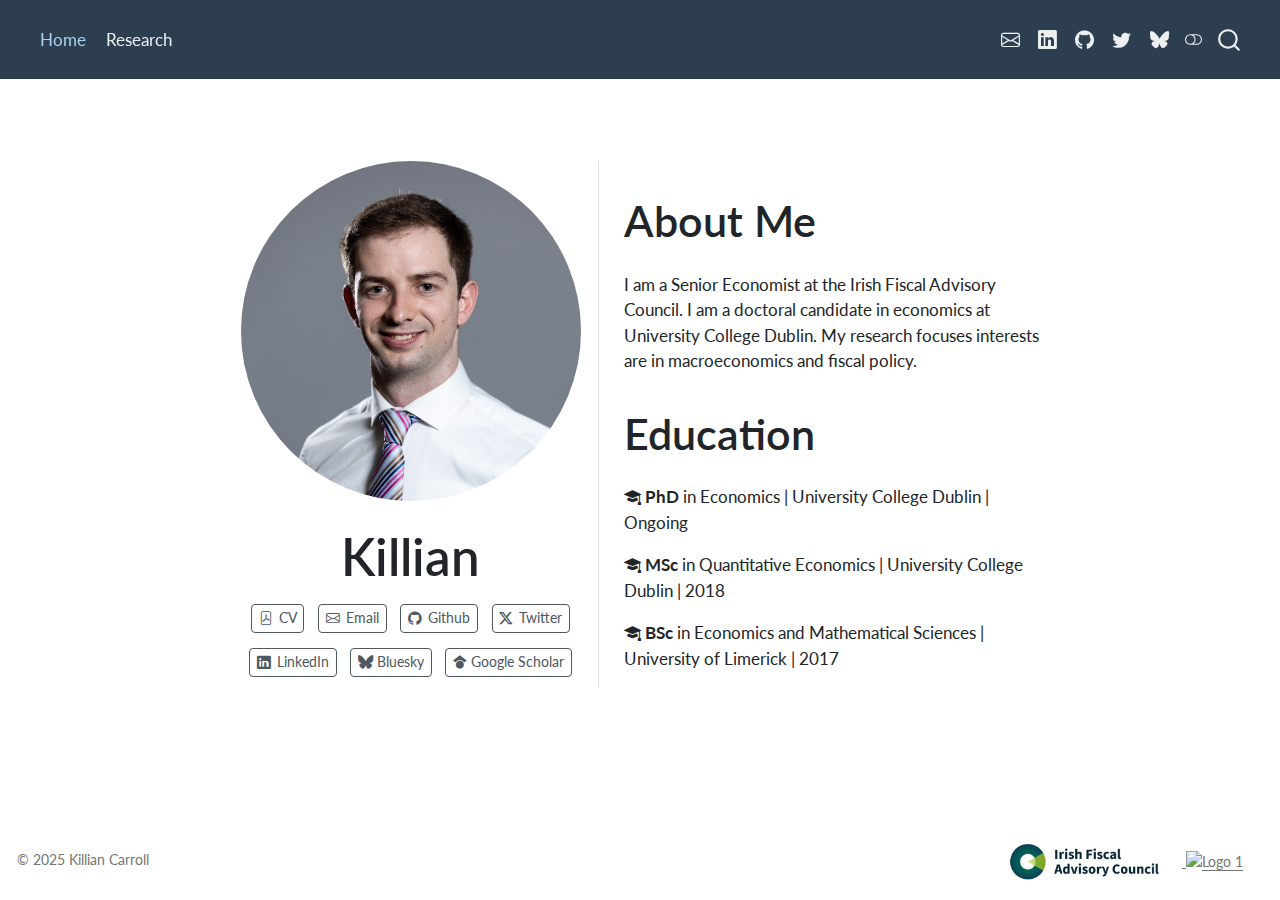
==== commit 7053ba17: "Built site for gh-pages" ====
--- a/index.html
+++ b/index.html
@@ -98,12 +98,7 @@
 </ul>
             <ul class="navbar-nav navbar-nav-scroll ms-auto">
   <li class="nav-item compact">
-    <a class="nav-link" href="https://github.com/killian-carroll"> <i class="bi bi-github" role="img">
-</i> 
-<span class="menu-text"></span></a>
-  </li>  
-  <li class="nav-item compact">
-    <a class="nav-link" href="https://twitter.com/killiancarroll_"> <i class="bi bi-twitter" role="img">
+    <a class="nav-link" href="mailto:killian.carroll@fiscalcouncil.ie"> <i class="bi bi-envelope" role="img">
 </i> 
 <span class="menu-text"></span></a>
   </li>  
@@ -113,7 +108,12 @@
 <span class="menu-text"></span></a>
   </li>  
   <li class="nav-item compact">
-    <a class="nav-link" href="mailto:killian.carroll@fiscalcouncil.ie"> <i class="bi bi-envelope" role="img">
+    <a class="nav-link" href="https://github.com/killian-carroll"> <i class="bi bi-github" role="img">
+</i> 
+<span class="menu-text"></span></a>
+  </li>  
+  <li class="nav-item compact">
+    <a class="nav-link" href="https://twitter.com/killiancarroll_"> <i class="bi bi-twitter" role="img">
 </i> 
 <span class="menu-text"></span></a>
   </li>  
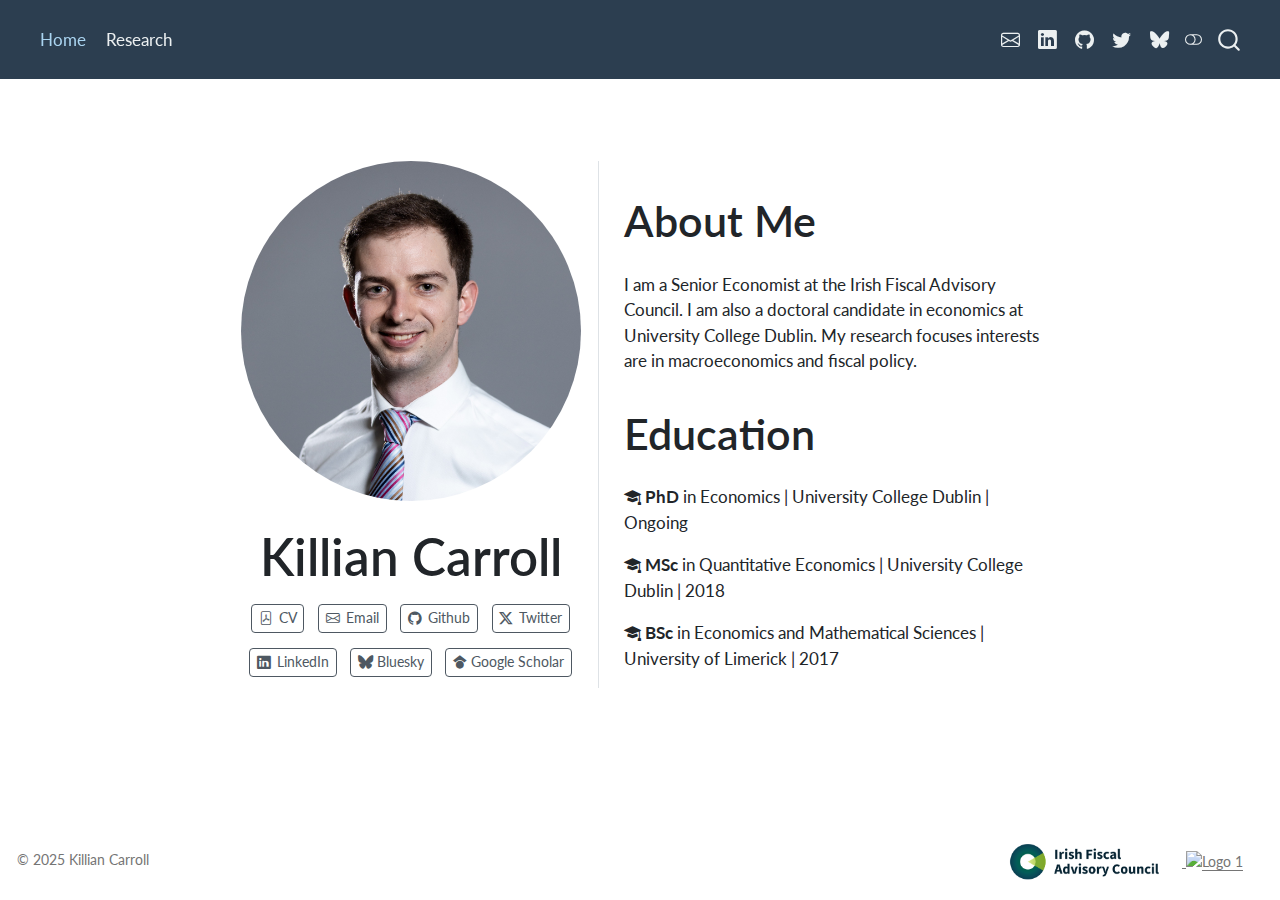
==== commit 70f5ac5c: "Built site for gh-pages" ====
--- a/index.html
+++ b/index.html
@@ -7,7 +7,7 @@
 <meta name="viewport" content="width=device-width, initial-scale=1.0, user-scalable=yes">
 
 
-<title>Killian – Killian Carroll</title>
+<title>Killian Carroll</title>
 <style>
 code{white-space: pre-wrap;}
 span.smallcaps{font-variant: small-caps;}
@@ -146,7 +146,7 @@
   round " style="height: 20em; width: 20em;">
 <header id="title-block-header" class="quarto-title-block default">
 <div class="quarto-title">
-<h1 class="title">Killian</h1>
+<h1 class="title">Killian Carroll</h1>
 </div>
 <div class="quarto-title-meta">
   </div>
@@ -183,7 +183,7 @@
   <div class="about-contents"><div id="hero-heading">
 <section id="about-me" class="level2">
 <h2 data-anchor-id="about-me">About Me</h2>
-<p>I am a Senior Economist at the Irish Fiscal Advisory Council. I am a doctoral candidate in economics at University College Dublin. My research focuses interests are in macroeconomics and fiscal policy.</p>
+<p>I am a Senior Economist at the Irish Fiscal Advisory Council. I am also a doctoral candidate in economics at University College Dublin. My research focuses interests are in macroeconomics and fiscal policy.</p>
 </section>
 <section id="education" class="level2">
 <h2 data-anchor-id="education">Education</h2>
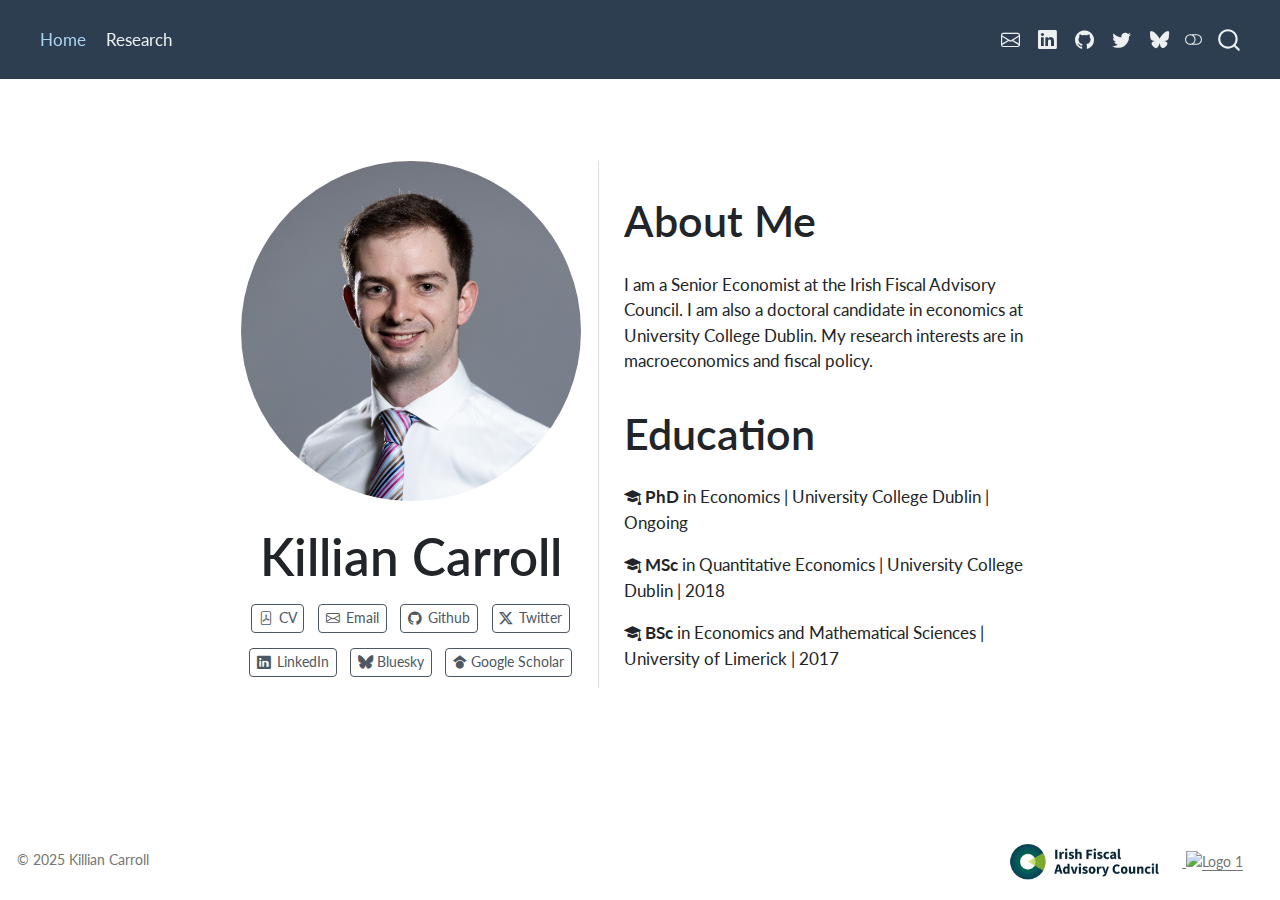
==== commit 3fccffcd: "Built site for gh-pages" ====
--- a/index.html
+++ b/index.html
@@ -70,6 +70,15 @@
     "search-label": "Search"
   }
 }</script>
+<script async="" src="https://www.googletagmanager.com/gtag/js?id=G-5F8CHLZCKD"></script>
+
+<script type="text/javascript">
+
+window.dataLayer = window.dataLayer || [];
+function gtag(){dataLayer.push(arguments);}
+gtag('js', new Date());
+gtag('config', 'G-5F8CHLZCKD', { 'anonymize_ip': true});
+</script>
 
 
 <link rel="stylesheet" href="styles/stlyes.css">
@@ -183,7 +192,7 @@
   <div class="about-contents"><div id="hero-heading">
 <section id="about-me" class="level2">
 <h2 data-anchor-id="about-me">About Me</h2>
-<p>I am a Senior Economist at the Irish Fiscal Advisory Council. I am also a doctoral candidate in economics at University College Dublin. My research focuses interests are in macroeconomics and fiscal policy.</p>
+<p>I am a Senior Economist at the Irish Fiscal Advisory Council. I am also a doctoral candidate in economics at University College Dublin. My research interests are in macroeconomics and fiscal policy.</p>
 </section>
 <section id="education" class="level2">
 <h2 data-anchor-id="education">Education</h2>
